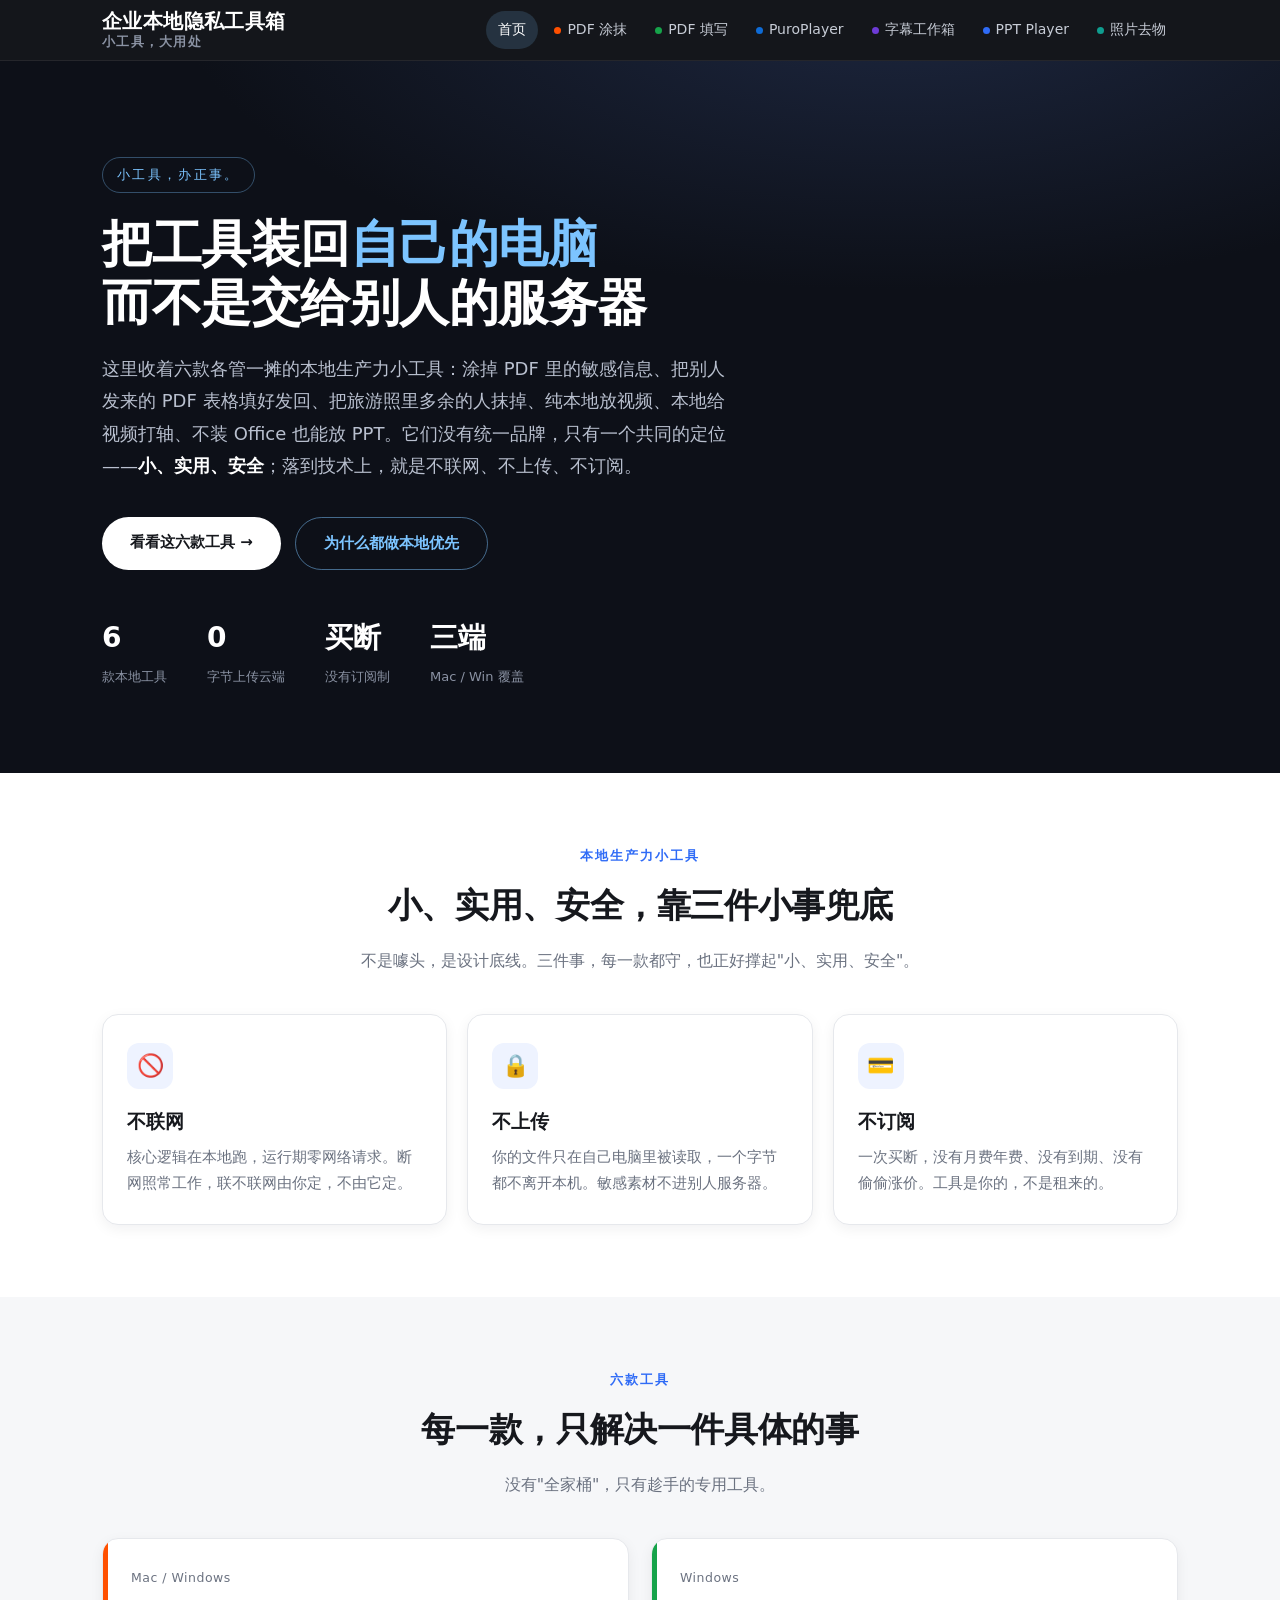
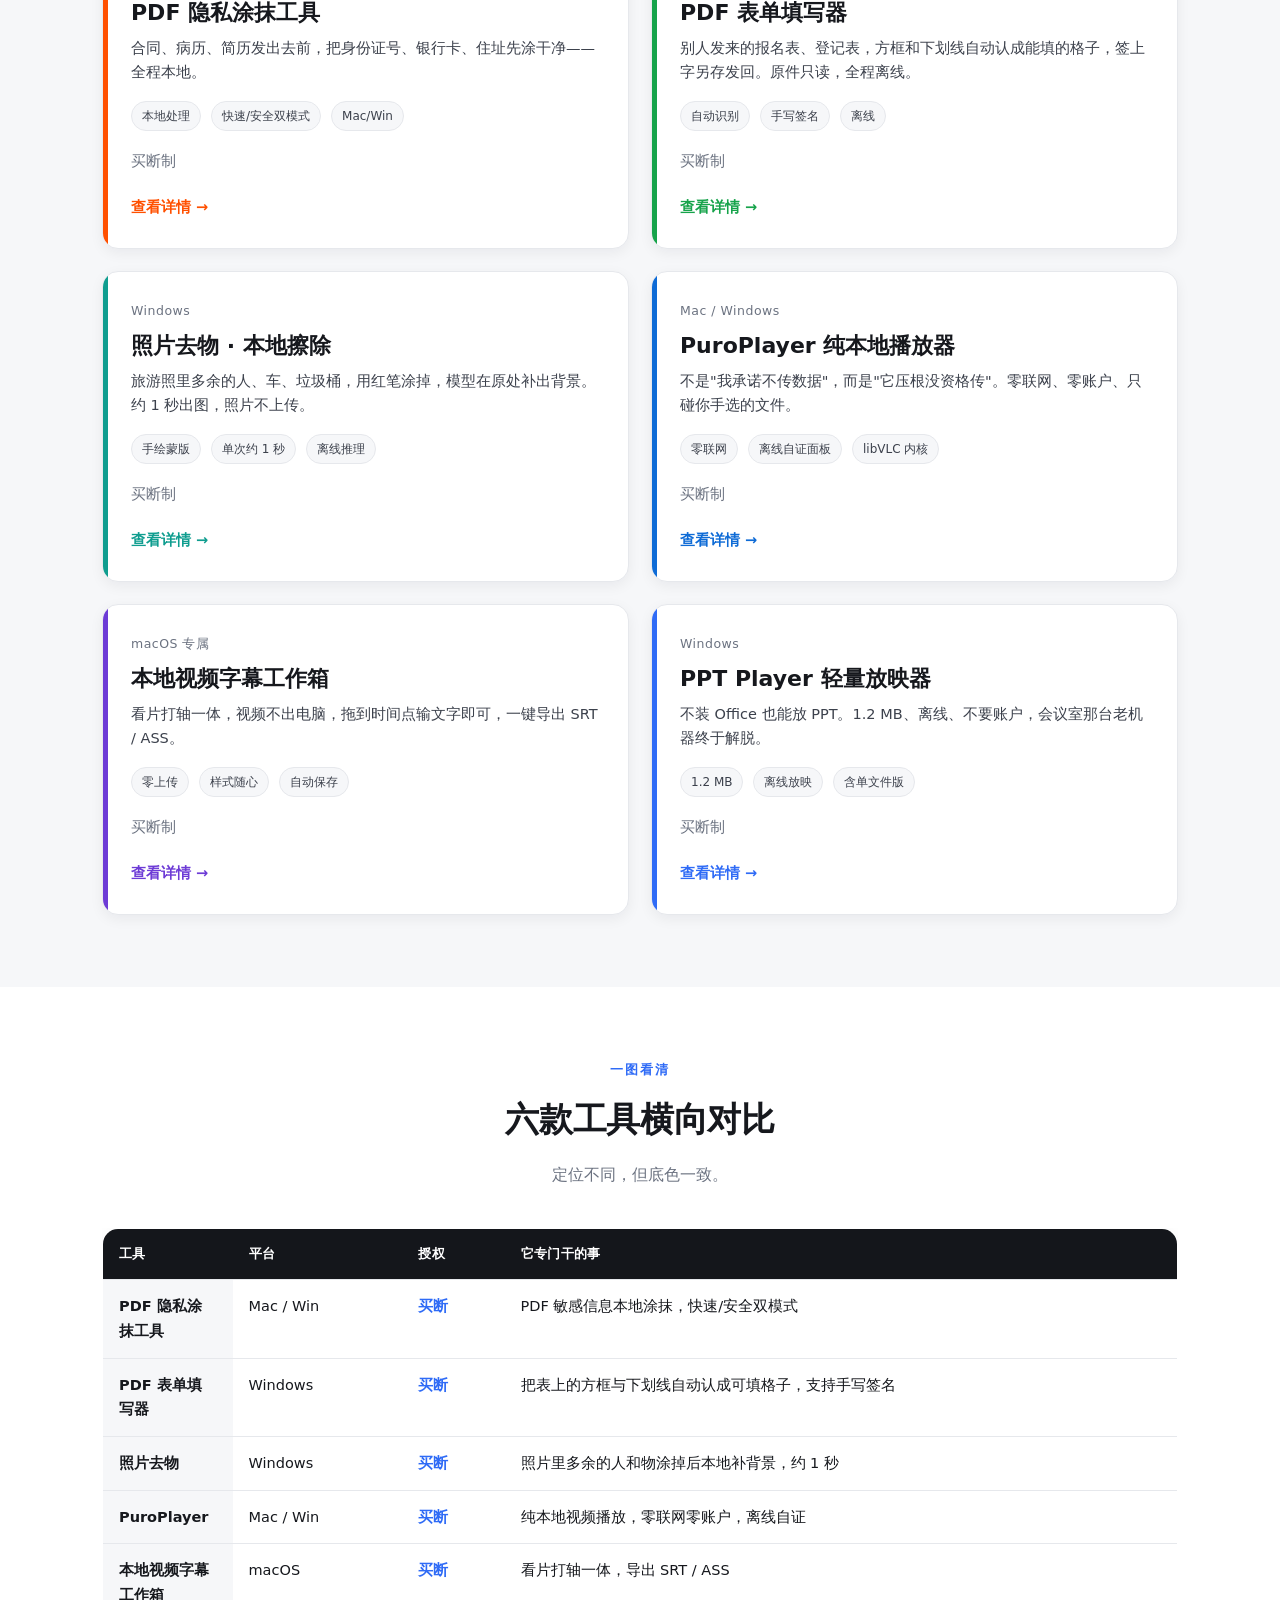
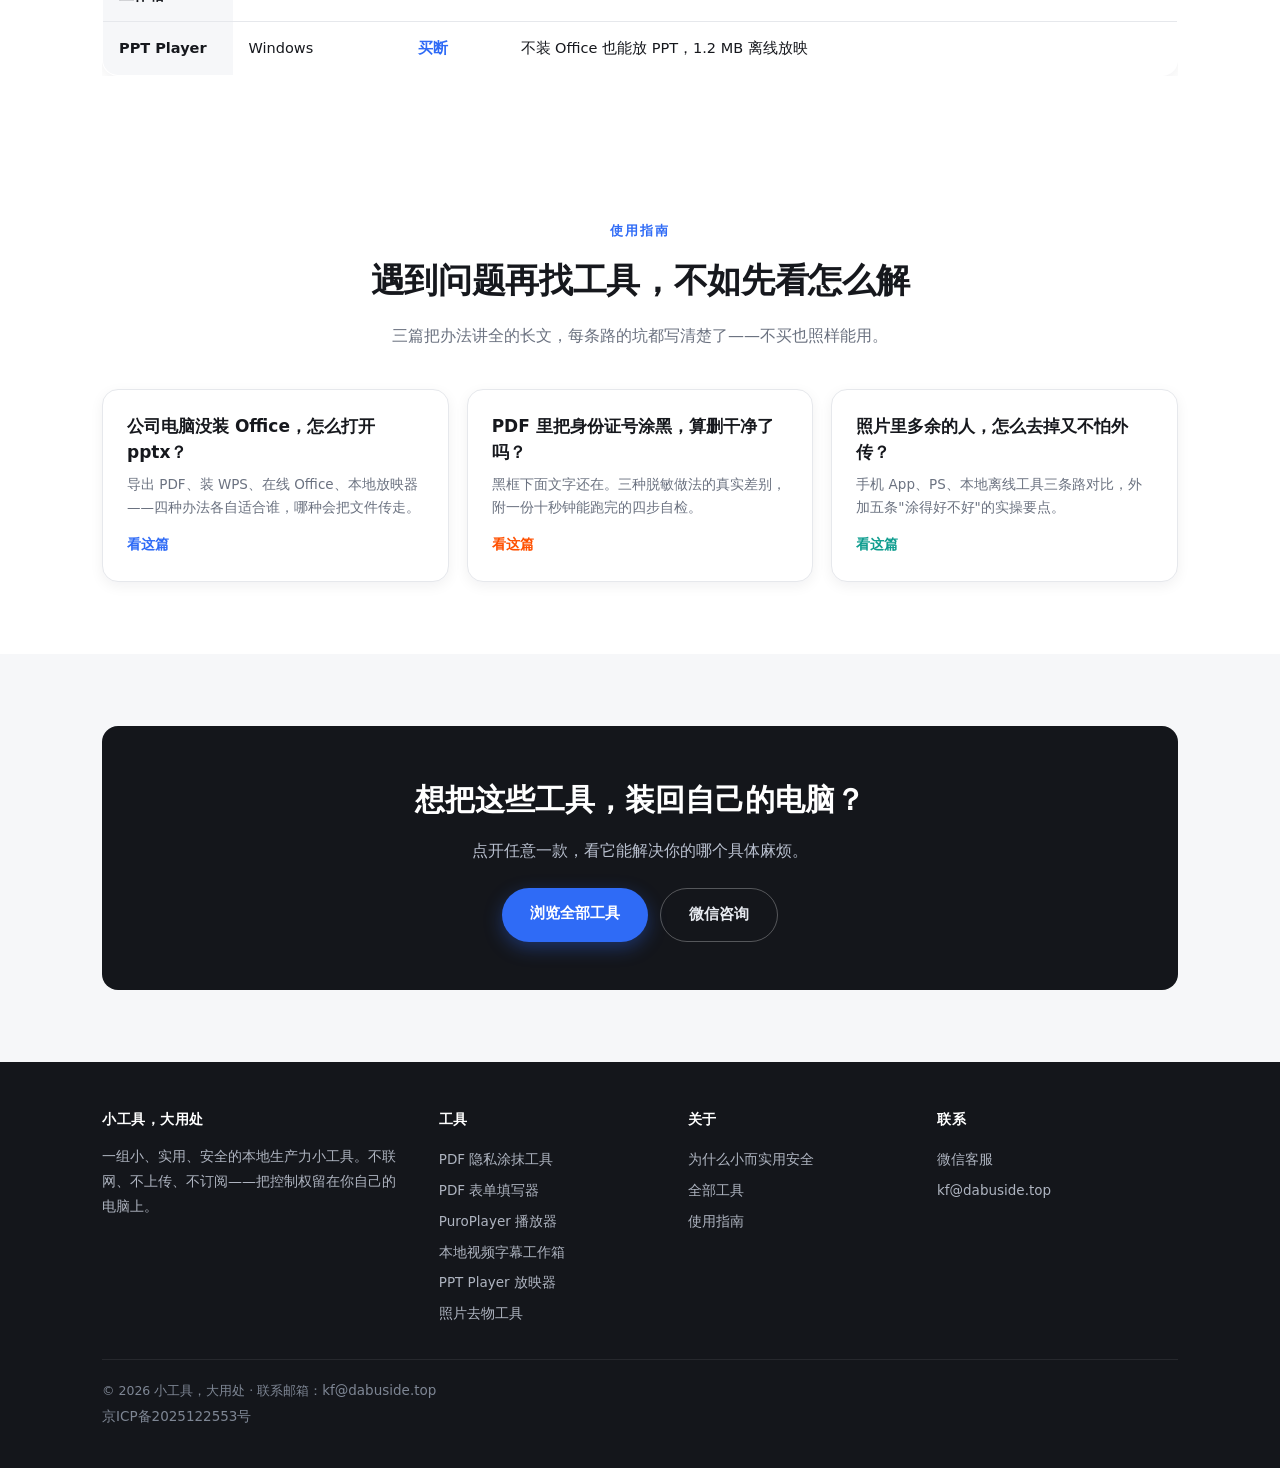
==== index.html @ bc6bc182 "接入企业微信客服：全站页脚联系列 + CTA 微信咨询按钮 1. 10 个页面页脚新增第四列「联系」：微信客服（kfid 链接）+ 邮箱。 2. 首页 cta-band 与 6 个产品页 page-c" ====
<!DOCTYPE html>
<html lang="zh-CN">
<head>
<meta charset="UTF-8">
<meta name="viewport" content="width=device-width, initial-scale=1.0">
<title>小工具，大用处 · 不联网、不上传、买断制</title>
<meta name="description" content="六款本地优先工具：PDF 隐私涂抹、PDF 表单填写、照片去物、PuroPlayer 本地播放器、本地视频字幕工作箱、PPT Player 轻量放映器。不联网、不上传、不订阅。">
<link rel="stylesheet" href="assets/site.css">
</head>
<body class="p-home">

<!-- 顶部导航 -->
<header class="site-header">
  <div class="bar">
    <a class="brand" href="index.html"><span class="brand-top">企业本地隐私工具箱</span><span class="brand-sub">小工具，大用处</span></a>
    <nav class="nav">
      <a href="index.html" class="active">首页</a>
      <a href="products/pdf-mask.html"><span class="swatch" style="background:#ff5000"></span>PDF 涂抹</a>
      <a href="products/pdf-form.html"><span class="swatch" style="background:#16a34a"></span>PDF 填写</a>
      <a href="products/puroplayer.html"><span class="swatch" style="background:#0e6bd6"></span>PuroPlayer</a>
      <a href="products/subtitle.html"><span class="swatch" style="background:#6d3bd6"></span>字幕工作箱</a>
      <a href="products/ppt-player.html"><span class="swatch" style="background:#2f6bf6"></span>PPT Player</a>
      <a href="products/koutu.html"><span class="swatch" style="background:#0f9d8f"></span>照片去物</a>
    </nav>
  </div>
</header>

<!-- Hero -->
<section class="hero">
  <div class="container">
    <span class="kicker">小工具，办正事。</span>
    <h1>把工具装回<span class="hl">自己的电脑</span><br>而不是交给别人的服务器</h1>
    <p class="sub">这里收着六款各管一摊的本地生产力小工具：涂掉 PDF 里的敏感信息、把别人发来的 PDF 表格填好发回、把旅游照里多余的人抹掉、纯本地放视频、本地给视频打轴、不装 Office 也能放 PPT。它们没有统一品牌，只有一个共同的定位——<b style="color:#fff">小、实用、安全</b>；落到技术上，就是不联网、不上传、不订阅。</p>
    <div class="cta-row">
      <a class="btn btn-light" href="#products">看看这六款工具 →</a>
      <a class="btn btn-ghost" style="color:#7CC4FF;border-color:rgba(124,196,255,.5)" href="#why">为什么都做本地优先</a>
    </div>
    <div class="stats">
      <div class="s"><b>6</b><span>款本地工具</span></div>
      <div class="s"><b>0</b><span>字节上传云端</span></div>
      <div class="s"><b>买断</b><span>没有订阅制</span></div>
      <div class="s"><b>三端</b><span>Mac / Win 覆盖</span></div>
    </div>
  </div>
</section>

<!-- 三原则 -->
<section id="why">
  <div class="container">
    <div class="sec-head">
      <div class="eyebrow">本地生产力小工具</div>
      <h2>小、实用、安全，靠三件小事兜底</h2>
      <p>不是噱头，是设计底线。三件事，每一款都守，也正好撑起"小、实用、安全"。</p>
    </div>
    <div class="pillars">
      <div class="pillar">
        <div class="ic">🚫</div>
        <h3>不联网</h3>
        <p>核心逻辑在本地跑，运行期零网络请求。断网照常工作，联不联网由你定，不由它定。</p>
      </div>
      <div class="pillar">
        <div class="ic">🔒</div>
        <h3>不上传</h3>
        <p>你的文件只在自己电脑里被读取，一个字节都不离开本机。敏感素材不进别人服务器。</p>
      </div>
      <div class="pillar">
        <div class="ic">💳</div>
        <h3>不订阅</h3>
        <p>一次买断，没有月费年费、没有到期、没有偷偷涨价。工具是你的，不是租来的。</p>
      </div>
    </div>
  </div>
</section>

<!-- 产品网格 -->
<section id="products" class="section-soft">
  <div class="container">
    <div class="sec-head">
      <div class="eyebrow">六款工具</div>
      <h2>每一款，只解决一件具体的事</h2>
      <p>没有"全家桶"，只有趁手的专用工具。</p>
    </div>
    <div class="products">

      <a class="pcard" href="products/pdf-mask.html" style="--pc-accent:#ff5000">
        <div class="ptag">Mac / Windows</div>
        <h3>PDF 隐私涂抹工具</h3>
        <div class="one">合同、病历、简历发出去前，把身份证号、银行卡、住址先涂干净——全程本地。</div>
        <div class="meta">
          <span class="chip">本地处理</span><span class="chip">快速/安全双模式</span><span class="chip">Mac/Win</span>
        </div>
        <div class="price">买断制</div>
        <span class="go">查看详情</span>
      </a>

      <a class="pcard" href="products/pdf-form.html" style="--pc-accent:#16a34a">
        <div class="ptag">Windows</div>
        <h3>PDF 表单填写器</h3>
        <div class="one">别人发来的报名表、登记表，方框和下划线自动认成能填的格子，签上字另存发回。原件只读，全程离线。</div>
        <div class="meta">
          <span class="chip">自动识别</span><span class="chip">手写签名</span><span class="chip">离线</span>
        </div>
        <div class="price">买断制</div>
        <span class="go">查看详情</span>
      </a>

      <a class="pcard" href="products/koutu.html" style="--pc-accent:#0f9d8f">
        <div class="ptag">Windows</div>
        <h3>照片去物 · 本地擦除</h3>
        <div class="one">旅游照里多余的人、车、垃圾桶，用红笔涂掉，模型在原处补出背景。约 1 秒出图，照片不上传。</div>
        <div class="meta">
          <span class="chip">手绘蒙版</span><span class="chip">单次约 1 秒</span><span class="chip">离线推理</span>
        </div>
        <div class="price">买断制</div>
        <span class="go">查看详情</span>
      </a>

      <a class="pcard" href="products/puroplayer.html" style="--pc-accent:#0e6bd6">
        <div class="ptag">Mac / Windows</div>
        <h3>PuroPlayer 纯本地播放器</h3>
        <div class="one">不是"我承诺不传数据"，而是"它压根没资格传"。零联网、零账户、只碰你手选的文件。</div>
        <div class="meta">
          <span class="chip">零联网</span><span class="chip">离线自证面板</span><span class="chip">libVLC 内核</span>
        </div>
        <div class="price">买断制</div>
        <span class="go">查看详情</span>
      </a>

      <a class="pcard" href="products/subtitle.html" style="--pc-accent:#6d3bd6">
        <div class="ptag">macOS 专属</div>
        <h3>本地视频字幕工作箱</h3>
        <div class="one">看片打轴一体，视频不出电脑，拖到时间点输文字即可，一键导出 SRT / ASS。</div>
        <div class="meta">
          <span class="chip">零上传</span><span class="chip">样式随心</span><span class="chip">自动保存</span>
        </div>
        <div class="price">买断制</div>
        <span class="go">查看详情</span>
      </a>

      <a class="pcard" href="products/ppt-player.html" style="--pc-accent:#2f6bf6">
        <div class="ptag">Windows</div>
        <h3>PPT Player 轻量放映器</h3>
        <div class="one">不装 Office 也能放 PPT。1.2 MB、离线、不要账户，会议室那台老机器终于解脱。</div>
        <div class="meta">
          <span class="chip">1.2 MB</span><span class="chip">离线放映</span><span class="chip">含单文件版</span>
        </div>
        <div class="price">买断制</div>
        <span class="go">查看详情</span>
      </a>

    </div>
  </div>
</section>

<!-- 对比表 -->
<section>
  <div class="container">
    <div class="sec-head">
      <div class="eyebrow">一图看清</div>
      <h2>六款工具横向对比</h2>
      <p>定位不同，但底色一致。</p>
    </div>
    <div style="overflow-x:auto">
    <table class="compare">
      <thead>
        <tr><th>工具</th><th>平台</th><th>授权</th><th>它专门干的事</th></tr>
      </thead>
      <tbody>
        <tr><th>PDF 隐私涂抹工具</th><td>Mac / Win</td><td class="accent-cell">买断</td><td>PDF 敏感信息本地涂抹，快速/安全双模式</td></tr>
        <tr><th>PDF 表单填写器</th><td>Windows</td><td class="accent-cell">买断</td><td>把表上的方框与下划线自动认成可填格子，支持手写签名</td></tr>
        <tr><th>照片去物</th><td>Windows</td><td class="accent-cell">买断</td><td>照片里多余的人和物涂掉后本地补背景，约 1 秒</td></tr>
        <tr><th>PuroPlayer</th><td>Mac / Win</td><td class="accent-cell">买断</td><td>纯本地视频播放，零联网零账户，离线自证</td></tr>
        <tr><th>本地视频字幕工作箱</th><td>macOS</td><td class="accent-cell">买断</td><td>看片打轴一体，导出 SRT / ASS</td></tr>
        <tr><th>PPT Player</th><td>Windows</td><td class="accent-cell">买断</td><td>不装 Office 也能放 PPT，1.2 MB 离线放映</td></tr>
      </tbody>
    </table>
    </div>
  </div>
</section>

<!-- 使用指南 -->
<section id="guides">
  <div class="container">
    <div class="sec-head">
      <div class="eyebrow">使用指南</div>
      <h2>遇到问题再找工具，不如先看怎么解</h2>
      <p>三篇把办法讲全的长文，每条路的坑都写清楚了——不买也照样能用。</p>
    </div>
    <div class="guide-cards">
      <a class="gcard" href="guide/office-pptx.html" style="--accent:#2f6bf6">
        <div class="q">公司电脑没装 Office，怎么打开 pptx？</div>
        <div class="d">导出 PDF、装 WPS、在线 Office、本地放映器——四种办法各自适合谁，哪种会把文件传走。</div>
        <span class="go">看这篇</span>
      </a>
      <a class="gcard" href="guide/pdf-redact.html" style="--accent:#ff5000">
        <div class="q">PDF 里把身份证号涂黑，算删干净了吗？</div>
        <div class="d">黑框下面文字还在。三种脱敏做法的真实差别，附一份十秒钟能跑完的四步自检。</div>
        <span class="go">看这篇</span>
      </a>
      <a class="gcard" href="guide/photo-remove-object.html" style="--accent:#0f9d8f">
        <div class="q">照片里多余的人，怎么去掉又不怕外传？</div>
        <div class="d">手机 App、PS、本地离线工具三条路对比，外加五条"涂得好不好"的实操要点。</div>
        <span class="go">看这篇</span>
      </a>
    </div>
  </div>
</section>

<!-- CTA -->
<section class="section-soft">
  <div class="container">
    <div class="cta-band">
      <h2>想把这些工具，装回自己的电脑？</h2>
      <p>点开任意一款，看它能解决你的哪个具体麻烦。</p>
      <div class="btns">
        <a class="btn btn-primary" href="#products" style="--accent:#2f6bf6">浏览全部工具</a>
        <a class="btn btn-wechat" href="https://work.weixin.qq.com/kfid/kfc93ea03d06a71cab2" target="_blank" rel="noopener">微信咨询</a>
      </div>
    </div>
  </div>
</section>

<!-- 页脚 -->
<footer class="site-footer">
  <div class="container">
    <div class="cols">
      <div>
        <h4>小工具，大用处</h4>
        <p class="lead">一组小、实用、安全的本地生产力小工具。不联网、不上传、不订阅——把控制权留在你自己的电脑上。</p>
      </div>
      <div>
        <h4>工具</h4>
        <a href="products/pdf-mask.html">PDF 隐私涂抹工具</a>
        <a href="products/pdf-form.html">PDF 表单填写器</a>
        <a href="products/puroplayer.html">PuroPlayer 播放器</a>
        <a href="products/subtitle.html">本地视频字幕工作箱</a>
        <a href="products/ppt-player.html">PPT Player 放映器</a>
        <a href="products/koutu.html">照片去物工具</a>
      </div>
      <div>
        <h4>关于</h4>
        <a href="#why">为什么小而实用安全</a>
        <a href="#products">全部工具</a>
        <a href="#guides">使用指南</a>
      </div>
      <div>
        <h4>联系</h4>
        <a href="https://work.weixin.qq.com/kfid/kfc93ea03d06a71cab2" target="_blank" rel="noopener">微信客服</a>
        <a href="mailto:kf@dabuside.top">kf@dabuside.top</a>
      </div>
    </div>
    <div class="copy">
      © 2026 小工具，大用处 · 联系邮箱：<a href="mailto:kf@dabuside.top" style="color:#7e8694;text-decoration:none">kf@dabuside.top</a><br>
      <a href="https://beian.miit.gov.cn/" target="_blank" rel="noopener" style="color:#7e8694;text-decoration:none">京ICP备2025122553号</a>
    </div>
  </div>
</footer>

</body>
</html>
---- assets/site.css ----
/* =========================================================
   本地优先工具集 · 站点统一设计系统
   中性聚合：外壳统一，每款产品用自身 accent 着色
   ========================================================= */

/* ---------- Reset ---------- */
*, *::before, *::after { box-sizing: border-box; }
* { margin: 0; padding: 0; }
html { scroll-behavior: smooth; -webkit-text-size-adjust: 100%; }
img { max-width: 100%; display: block; }
a { color: inherit; text-decoration: none; }
button { font: inherit; cursor: pointer; }

/* ---------- 设计变量 ---------- */
:root {
  --ink: #16181d;          /* 主文字 */
  --ink-2: #3c414c;        /* 次级文字 */
  --muted: #6b7280;        /* 辅助文字 */
  --line: #e6e8ec;         /* 分隔线 */
  --bg: #ffffff;           /* 页面底 */
  --bg-soft: #f6f7f9;      /* 浅灰区块 */
  --surface: #ffffff;      /* 卡片底 */
  --shell: #14161b;        /* 顶/底导航深色 */
  --shell-ink: #e8eaef;
  --accent: #2f6bf6;       /* 默认强调色，各页覆盖 */
  --accent-weak: #eef3ff;  /* accent 浅底 */
  --radius: 16px;
  --radius-sm: 10px;
  --maxw: 1120px;
  --shadow: 0 10px 30px rgba(20,22,27,.08);
  --shadow-sm: 0 4px 14px rgba(20,22,27,.06);
  --font: -apple-system, BlinkMacSystemFont, "PingFang SC", "Hiragino Sans GB",
          "Microsoft YaHei", "Segoe UI", system-ui, sans-serif;
}

/* 各产品 accent（中性聚合，产品保留本色） */
body.p-pdf       { --accent: #ff5000; --accent-weak: #fff3ec; }
body.p-puro      { --accent: #0e6bd6; --accent-weak: #e9f3ff; }
body.p-subtitle  { --accent: #6d3bd6; --accent-weak: #f3edff; }
body.p-ppt       { --accent: #2f6bf6; --accent-weak: #eaf1ff; }
body.p-koutu     { --accent: #0f9d8f; --accent-weak: #e6f7f4; }
body.p-form      { --accent: #16a34a; --accent-weak: #ecfdf3; }

/* ---------- Base ---------- */
body {
  font-family: var(--font);
  color: var(--ink);
  background: var(--bg);
  line-height: 1.7;
  -webkit-font-smoothing: antialiased;
  text-rendering: optimizeLegibility;
}
.container { max-width: var(--maxw); margin: 0 auto; padding: 0 22px; }
section { padding: 72px 0; }
.section-soft { background: var(--bg-soft); }

/* ---------- 顶部导航 ---------- */
.site-header {
  position: sticky; top: 0; z-index: 50;
  background: var(--shell); color: var(--shell-ink);
  border-bottom: 1px solid rgba(255,255,255,.07);
}
.site-header .bar {
  max-width: var(--maxw); margin: 0 auto; padding: 0 22px;
  height: 60px; display: flex; align-items: center; gap: 18px;
}
.brand { display: inline-flex; flex-direction: column; justify-content: center; gap: 2px;
  color: #fff; white-space: nowrap; text-decoration: none; }
.brand .brand-top { font-size: 20px; line-height: 1.15; font-weight: 800; letter-spacing: .02em; }
.brand .brand-sub { font-size: 12.5px; line-height: 1.15; font-weight: 600; letter-spacing: .1em; color: #8b93a4; }
.brand .dot { color: #7CC4FF; }
.nav { display: flex; gap: 4px; margin-left: auto; flex-wrap: wrap; justify-content: flex-end; }
.nav a {
  font-size: 14px; color: #c7ccd6; padding: 7px 12px; border-radius: 999px;
  white-space: nowrap; transition: background .15s, color .15s;
}
.nav a:hover { background: rgba(255,255,255,.08); color: #fff; }
.nav a.active { background: rgba(124,196,255,.16); color: #fff; }
.nav a .swatch { display: inline-block; width: 7px; height: 7px; border-radius: 50%; margin-right: 6px; vertical-align: middle; }

/* ---------- 页脚 ---------- */
.site-footer { background: var(--shell); color: #aeb4c0; padding: 46px 0 38px; margin-top: 0; }
.site-footer .cols { display: grid; grid-template-columns: 1.4fr 1fr 1fr 1.1fr; gap: 30px; }
.site-footer h4 { color: #fff; font-size: 14px; margin-bottom: 12px; letter-spacing: .04em; }
.site-footer a { color: #aeb4c0; font-size: 13.5px; display: block; padding: 4px 0; }
.site-footer a:hover { color: #fff; }
.site-footer .lead { font-size: 14px; line-height: 1.8; }
.site-footer .copy { border-top: 1px solid rgba(255,255,255,.08); margin-top: 30px; padding-top: 18px;
  font-size: 12.5px; color: #7e8694; line-height: 1.9; }
/* 版权行里的邮箱/备案号要跟着文字走，不能继承 footer a 的块级（否则「联系邮箱：」后断行） */
.site-footer .copy a { display: inline; padding: 0; }

/* ---------- 按钮 ---------- */
.btn {
  display: inline-block; font-weight: 700; font-size: 15px;
  padding: 13px 28px; border-radius: 999px; transition: transform .12s, box-shadow .15s, background .15s;
}
.btn-primary { background: var(--accent); color: #fff; box-shadow: 0 6px 18px color-mix(in srgb, var(--accent) 35%, transparent); }
.btn-primary:hover { transform: translateY(-1px); }
.btn-ghost { background: transparent; color: var(--accent); border: 1.5px solid var(--accent); }
.btn-ghost:hover { background: var(--accent-weak); }
.btn-light { background: #fff; color: var(--ink); }
.btn-light:hover { transform: translateY(-1px); }
/* 微信客服：中性描边次级按钮
   不用微信绿——koutu 的 accent 是青绿、pdf-form 是绿，绿上加绿会跟主 CTA 撞色 */
.btn-wechat { background: transparent; color: #e8ebf1; border: 1.5px solid rgba(255,255,255,.28); }
.btn-wechat:hover { background: rgba(255,255,255,.09); border-color: rgba(255,255,255,.6); }
/* 按钮并排组（页面底部 CTA 用） */
.btns { display: flex; gap: 12px; justify-content: center; flex-wrap: wrap; }
/* 正文内联链接（如「联系客服」） */
.inline-link { color: var(--accent); font-weight: 700;
  border-bottom: 1px solid color-mix(in srgb, var(--accent) 40%, transparent); }
.inline-link:hover { border-bottom-color: var(--accent); }

/* =========================================================
   首页区块
   ========================================================= */
/* Hero */
.hero { background: radial-gradient(1200px 500px at 70% -10%, #1d2740 0%, #0d1018 60%); color: #fff; padding: 96px 0 84px; }
.hero .kicker { display: inline-block; font-size: 13px; letter-spacing: .18em; color: #7CC4FF;
  border: 1px solid rgba(124,196,255,.35); padding: 6px 14px; border-radius: 999px; margin-bottom: 22px; }
.hero h1 { font-size: clamp(30px, 5vw, 50px); line-height: 1.18; font-weight: 800; letter-spacing: -.01em; }
.hero h1 .hl { color: #7CC4FF; }
.hero p.sub { font-size: 18px; color: #b9c0cf; margin-top: 20px; max-width: 640px; line-height: 1.8; }
.hero .cta-row { margin-top: 34px; display: flex; gap: 14px; flex-wrap: wrap; }
.hero .stats { margin-top: 44px; display: flex; gap: 40px; flex-wrap: wrap; }
.hero .stats .s b { display: block; font-size: 28px; font-weight: 800; color: #fff; }
.hero .stats .s span { font-size: 13px; color: #8b93a4; }

/* 三原则 */
.pillars { display: grid; grid-template-columns: repeat(3, 1fr); gap: 20px; }
.pillar { background: var(--surface); border: 1px solid var(--line); border-radius: var(--radius); padding: 28px 24px; box-shadow: var(--shadow-sm); }
.pillar .ic { width: 46px; height: 46px; border-radius: 12px; background: var(--accent-weak); color: var(--accent);
  display: flex; align-items: center; justify-content: center; font-size: 22px; margin-bottom: 16px; }
.pillar h3 { font-size: 19px; margin-bottom: 8px; }
.pillar p { font-size: 14.5px; color: var(--muted); line-height: 1.75; }

/* 区块标题 */
.sec-head { text-align: center; max-width: 720px; margin: 0 auto 40px; }
.sec-head .eyebrow { font-size: 13px; letter-spacing: .16em; color: var(--accent); font-weight: 700; }
.sec-head h2 { font-size: clamp(24px, 3.4vw, 34px); margin: 10px 0 12px; letter-spacing: -.01em; }
.sec-head p { color: var(--muted); font-size: 16px; }

/* 产品卡网格 */
.products { display: grid; grid-template-columns: repeat(2, 1fr); gap: 22px; }
.pcard { position: relative; background: var(--surface); border: 1px solid var(--line); border-radius: var(--radius);
  padding: 28px; box-shadow: var(--shadow-sm); transition: transform .15s, box-shadow .15s, border-color .15s; overflow: hidden; }
.pcard::before { content: ""; position: absolute; left: 0; top: 0; bottom: 0; width: 5px; background: var(--pc-accent, var(--accent)); }
.pcard:hover { transform: translateY(-3px); box-shadow: var(--shadow); border-color: color-mix(in srgb, var(--pc-accent, var(--accent)) 40%, var(--line)); }
.pcard .ptag { font-size: 12.5px; color: var(--muted); letter-spacing: .04em; }
.pcard h3 { font-size: 22px; margin: 6px 0 4px; }
.pcard .one { font-size: 14.5px; color: var(--ink-2); line-height: 1.7; min-height: 48px; }
.pcard .meta { display: flex; gap: 10px; flex-wrap: wrap; margin: 16px 0 18px; }
.pcard .chip { font-size: 12px; color: var(--ink-2); background: var(--bg-soft); border: 1px solid var(--line);
  padding: 4px 10px; border-radius: 999px; }
.pcard .price { font-size: 15px; color: var(--muted); margin-bottom: 18px; }
.pcard .price b { color: var(--pc-accent, var(--accent)); font-size: 20px; }
.pcard .go { font-weight: 700; color: var(--pc-accent, var(--accent)); font-size: 14.5px; }
.pcard .go::after { content: " →"; }

/* 对比表 */
.compare { width: 100%; border-collapse: collapse; background: var(--surface); border-radius: var(--radius); overflow: hidden;
  box-shadow: var(--shadow-sm); border: 1px solid var(--line); font-size: 14.5px; }
.compare th, .compare td { padding: 14px 16px; text-align: left; border-bottom: 1px solid var(--line); vertical-align: top; }
.compare thead th { background: var(--shell); color: #fff; font-size: 13px; letter-spacing: .03em; }
.compare tbody th { font-weight: 700; color: var(--ink); background: var(--bg-soft); width: 130px; }
.compare td b { color: var(--accent); }
.compare .accent-cell { font-weight: 700; color: var(--pc-accent, var(--accent)); }

/* CTA 带 */
.cta-band { background: var(--shell); color: #fff; border-radius: var(--radius); padding: 48px 40px; text-align: center; }
.cta-band h2 { font-size: clamp(22px, 3vw, 30px); margin-bottom: 12px; }
.cta-band p { color: #b9c0cf; margin-bottom: 24px; font-size: 16px; }

/* =========================================================
   产品详情页区块
   ========================================================= */
.page-hero { padding: 70px 0 56px; background-color: #fff;
  background: linear-gradient(180deg, color-mix(in srgb, var(--accent) 8%, #fff) 0%, #fff 100%); }
.page-hero .eyebrow { font-size: 13px; letter-spacing: .16em; color: var(--accent); font-weight: 700; }
.page-hero h1 { font-size: clamp(28px, 4.4vw, 44px); line-height: 1.2; margin: 12px 0 14px; letter-spacing: -.01em; }
.page-hero .lede { font-size: 18px; color: var(--ink-2); max-width: 680px; line-height: 1.8; }
.page-hero .badges { display: flex; gap: 10px; flex-wrap: wrap; margin-top: 22px; }
.page-hero .badges span { font-size: 13px; background: #fff; border: 1px solid var(--line); color: var(--ink-2);
  padding: 6px 13px; border-radius: 999px; box-shadow: var(--shadow-sm); }
.page-hero .price-now { margin-top: 26px; font-size: 16px; color: var(--muted); }
.page-hero .price-now b { color: var(--accent); font-size: 30px; font-weight: 800; }

/* 通用区块标题 */
.block { padding: 60px 0; }
.block-tight { padding: 44px 0; }
.block h2 { font-size: clamp(22px, 3vw, 30px); margin-bottom: 8px; letter-spacing: -.01em; }
.block .h2-sub { color: var(--muted); font-size: 15.5px; margin-bottom: 28px; }
.block .accent-rule { width: 46px; height: 3px; background: var(--accent); border-radius: 2px; margin: 14px 0 24px; }

/* 痛点/引言卡 */
.quote-card { background: var(--bg-soft); border-left: 4px solid var(--accent); border-radius: 0 var(--radius-sm) var(--radius-sm) 0;
  padding: 18px 20px; font-size: 16px; color: var(--ink-2); line-height: 1.8; }
.callout { background: var(--accent-weak); border-radius: var(--radius-sm); padding: 18px 20px; font-size: 16px;
  color: var(--ink); line-height: 1.8; font-weight: 600; text-align: center; }

/* 列表 */
.ul-clean { list-style: none; }
.ul-clean li { padding: 7px 0 7px 26px; position: relative; font-size: 15.5px; color: var(--ink-2); line-height: 1.7; }
.ul-clean li::before { content: "✓"; position: absolute; left: 0; top: 7px; color: var(--accent); font-weight: 800; }
.ul-x { list-style: none; }
.ul-x li { padding: 11px 0 11px 28px; position: relative; font-size: 15.5px; color: var(--ink-2); line-height: 1.7;
  border-bottom: 1px dashed var(--line); }
.ul-x li::before { content: "✕"; position: absolute; left: 0; top: 11px; color: #d9484a; font-weight: 800; }
.ul-x li b { color: var(--ink); }

/* 功能九/六宫格 */
.feat-grid { display: grid; grid-template-columns: repeat(3, 1fr); gap: 16px; }
.feat { background: var(--surface); border: 1px solid var(--line); border-radius: var(--radius-sm); padding: 20px; box-shadow: var(--shadow-sm); }
.feat .ic { font-size: 26px; margin-bottom: 8px; }
.feat b { display: block; font-size: 16px; margin-bottom: 4px; color: var(--ink); }
.feat span { font-size: 13.5px; color: var(--muted); line-height: 1.65; }

/* 双栏对比（两种模式等） */
.two-col { display: grid; grid-template-columns: 1fr 1fr; gap: 16px; }
.tcol { border-radius: var(--radius); padding: 22px; border: 1px solid var(--line); }
.tcol.a { background: var(--accent-weak); border-color: color-mix(in srgb, var(--accent) 30%, var(--line)); }
.tcol.b { background: var(--bg-soft); }
.tcol h3 { font-size: 18px; margin-bottom: 10px; }
.tcol .tag { display: inline-block; font-size: 11.5px; padding: 3px 10px; border-radius: 999px; margin-bottom: 12px;
  background: #fff; color: var(--accent); border: 1px solid color-mix(in srgb, var(--accent) 30%, var(--line)); }
.tcol ul { list-style: none; }
.tcol li { font-size: 14px; color: var(--ink-2); padding: 4px 0 4px 22px; position: relative; }
.tcol li::before { content: "✓"; position: absolute; left: 0; color: var(--accent); font-weight: 800; }

/* 步骤 */
.steps { display: flex; flex-wrap: wrap; gap: 14px; }
.step { flex: 1; min-width: 150px; background: var(--bg-soft); border-radius: var(--radius-sm); padding: 18px; text-align: center; }
.step .n { width: 32px; height: 32px; line-height: 32px; margin: 0 auto 10px; background: var(--accent); color: #fff;
  border-radius: 50%; font-weight: 800; }
.step p { font-size: 14px; color: var(--ink-2); }

/* 规格表 */
.spec { width: 100%; border-collapse: collapse; background: var(--surface); border: 1px solid var(--line);
  border-radius: var(--radius); overflow: hidden; font-size: 15px; }
.spec th, .spec td { padding: 13px 16px; border-bottom: 1px solid var(--line); text-align: left; vertical-align: top; }
.spec tr:last-child th, .spec tr:last-child td { border-bottom: none; }
.spec th { width: 32%; background: var(--bg-soft); color: var(--ink); font-weight: 700; }
.spec td { color: var(--ink-2); }

/* 价格三档 */
.plans { display: grid; grid-template-columns: repeat(3, 1fr); gap: 16px; }
.plan { position: relative; border-radius: var(--radius); padding: 22px; border: 1px solid var(--line); background: var(--surface); }
.plan.hot { border: 2px solid var(--accent); box-shadow: var(--shadow); }
.plan .ribbon { position: absolute; right: -2px; top: -12px; background: var(--accent); color: #fff; font-size: 11px;
  padding: 4px 12px; border-radius: 10px 10px 0 10px; font-weight: 700; }
.plan .name { font-size: 16px; font-weight: 800; }
.plan .price { font-size: 26px; font-weight: 800; color: var(--accent); margin: 8px 0; }
.plan .price small { font-size: 13px; color: var(--muted); font-weight: 600; }
.plan .desc { font-size: 13.5px; color: var(--muted); line-height: 1.7; }

/* FAQ */
.faq { max-width: 820px; }
.faq .item { border-bottom: 1px solid var(--line); padding: 4px 0; }
.faq .q { font-size: 16px; font-weight: 700; color: var(--ink); padding: 16px 0 6px; display: flex; gap: 10px; }
.faq .q::before { content: "Q"; flex: 0 0 auto; width: 22px; height: 22px; background: var(--accent-weak); color: var(--accent);
  border-radius: 6px; display: flex; align-items: center; justify-content: center; font-size: 13px; font-weight: 800; }
.faq .a { font-size: 14.5px; color: var(--muted); padding: 0 0 16px 32px; line-height: 1.8; }

/* 配图占位 / 截图 */
.shot { border-radius: var(--radius); border: 1px solid var(--line); box-shadow: var(--shadow); overflow: hidden; background: #fff; }
.shot img { width: 100%; }
.shot .cap { font-size: 13px; color: var(--muted); text-align: center; padding: 10px 14px; border-top: 1px solid var(--line); }
.placeholder { border: 2px dashed var(--line); border-radius: var(--radius); padding: 40px 20px; text-align: center;
  color: var(--muted); font-size: 14px; background: var(--bg-soft); }
.placeholder b { color: var(--ink-2); }

/* 识别示意（产品页图解，明确不是界面截图） */
.demo .panes { display: grid; grid-template-columns: 1fr 1fr; }
.demo .pane { padding: 24px 20px; }
.demo .pane + .pane { border-left: 1px solid var(--line); }
.demo .pane .lbl { font-size: 12px; letter-spacing: .06em; color: var(--muted); margin-bottom: 18px; }
.demo .row { display: flex; align-items: baseline; gap: 7px; font-size: 13.5px; color: var(--ink-2); margin-bottom: 15px; }
.demo .row:last-child { margin-bottom: 0; }
.demo .blank { flex: 1; height: 14px; border-bottom: 1px solid #9aa1ad; }
.demo .box { display: inline-block; width: 12px; height: 12px; border: 1px solid #6b7280; margin-right: 5px; vertical-align: -1px; }
.demo .hit { flex: 1; height: 19px; border: 1.5px dashed var(--accent); border-radius: 3px;
  background: var(--accent-weak); align-self: center; }
.demo .hit-box { display: inline-block; width: 13px; height: 13px; border: 1.5px dashed var(--accent);
  border-radius: 3px; background: var(--accent-weak); margin-right: 5px; vertical-align: -1px; }
@media (max-width: 640px) {
  .demo .panes { grid-template-columns: 1fr; }
  .demo .pane + .pane { border-left: none; border-top: 1px solid var(--line); }
}

/* 首页指南卡（原先只写在 guide.css 里，首页没引那个文件，所以一直是裸链接） */
.guide-cards { display: grid; grid-template-columns: repeat(3, 1fr); gap: 18px; }
.gcard {
  display: block; background: var(--surface); border: 1px solid var(--line); border-radius: var(--radius);
  padding: 24px; box-shadow: var(--shadow-sm); transition: transform .15s, box-shadow .15s, border-color .15s;
}
.gcard:hover { transform: translateY(-3px); box-shadow: var(--shadow); border-color: color-mix(in srgb, var(--accent) 35%, var(--line)); }
.gcard .q { font-size: 17px; font-weight: 800; line-height: 1.5; color: var(--ink); }
.gcard .d { font-size: 13.5px; color: var(--muted); line-height: 1.7; margin-top: 8px; }
.gcard .go { display: inline-block; margin-top: 14px; font-size: 13.5px; font-weight: 700; color: var(--accent); }
@media (max-width: 900px) { .guide-cards { grid-template-columns: 1fr; } }

/* 产品页底部 CTA */
.page-cta { background: var(--shell); color: #fff; border-radius: var(--radius); padding: 44px 36px; text-align: center; margin: 8px 0 0; }
.page-cta h2 { font-size: clamp(20px, 3vw, 28px); margin-bottom: 10px; }
.page-cta p { color: #b9c0cf; margin-bottom: 22px; font-size: 15.5px; }

/* 诚实边界警示 */
.warn-note { background: #fff5f5; border-left: 4px solid #d9484a; border-radius: 0 var(--radius-sm) var(--radius-sm) 0;
  padding: 18px 20px; font-size: 15px; color: #8a2f2f; line-height: 1.8; }

/* 返回首页 */
.back-home { display: inline-flex; align-items: center; gap: 6px; font-size: 14px; color: var(--muted); margin-bottom: 4px; }
.back-home:hover { color: var(--accent); }

/* 标签行（人群等） */
.tagrow { display: flex; flex-wrap: wrap; gap: 9px; }
.tagrow span { background: var(--bg-soft); border: 1px solid var(--line); border-radius: 999px; padding: 7px 14px; font-size: 13.5px; color: var(--ink-2); }

/* =========================================================
   响应式
   ========================================================= */
@media (max-width: 900px) {
  .products { grid-template-columns: 1fr; }
  .feat-grid { grid-template-columns: repeat(2, 1fr); }
  .plans { grid-template-columns: 1fr; }
  .site-footer .cols { grid-template-columns: 1fr 1fr; }
}
@media (max-width: 640px) {
  section { padding: 52px 0; }
  .block { padding: 44px 0; }
  .pillars { grid-template-columns: 1fr; }
  .two-col { grid-template-columns: 1fr; }
  .feat-grid { grid-template-columns: 1fr; }
  .nav { gap: 2px; }
  .nav a { padding: 6px 9px; font-size: 13px; }
  .brand .brand-top { font-size: 17px; }
  .brand .brand-sub { font-size: 11.5px; letter-spacing: .08em; }
  .site-header .bar { height: auto; padding: 10px 16px; flex-wrap: wrap; gap: 10px; }
  .nav { margin-left: 0; width: 100%; justify-content: flex-start; }
  .hero { padding: 70px 0 60px; }
  .hero .stats { gap: 26px; }
  .site-footer .cols { grid-template-columns: 1fr; }
  .compare, .spec { font-size: 13.5px; }
  .compare th, .compare td, .spec th, .spec td { padding: 11px 12px; }
}
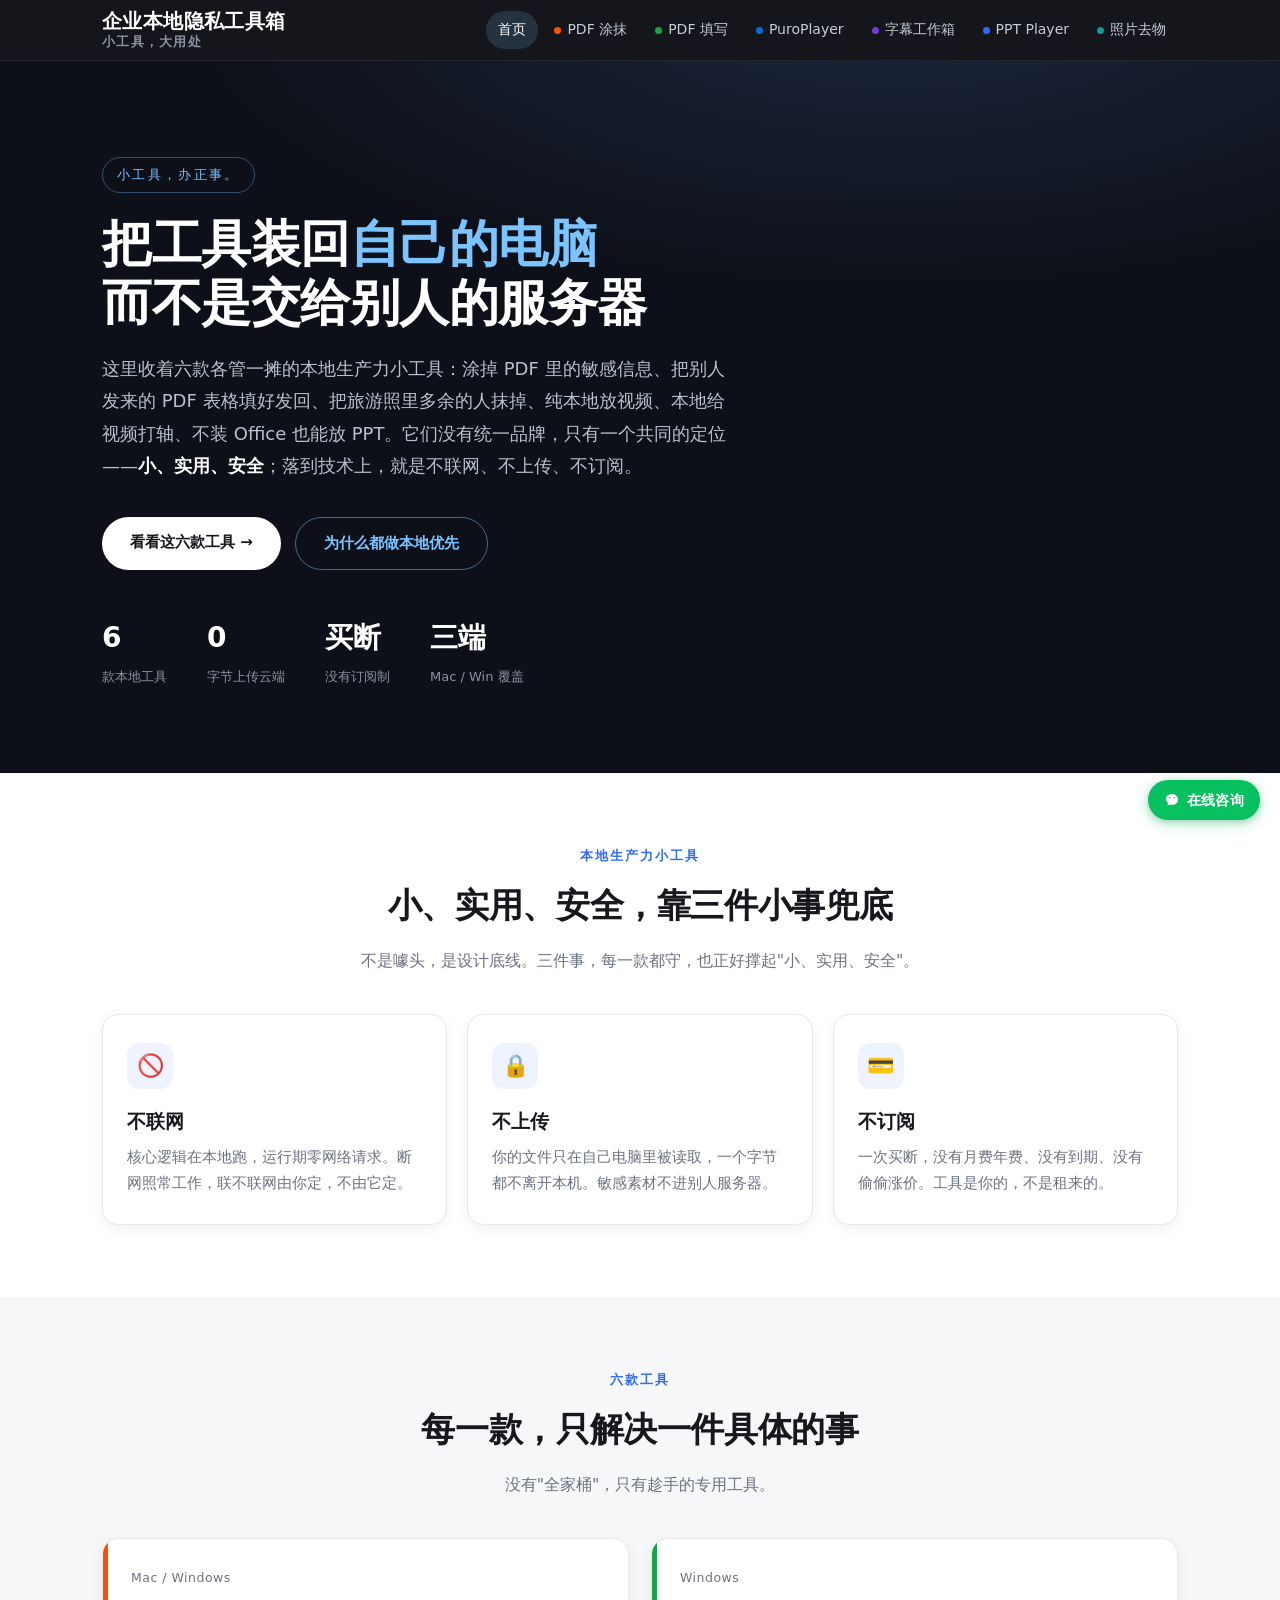
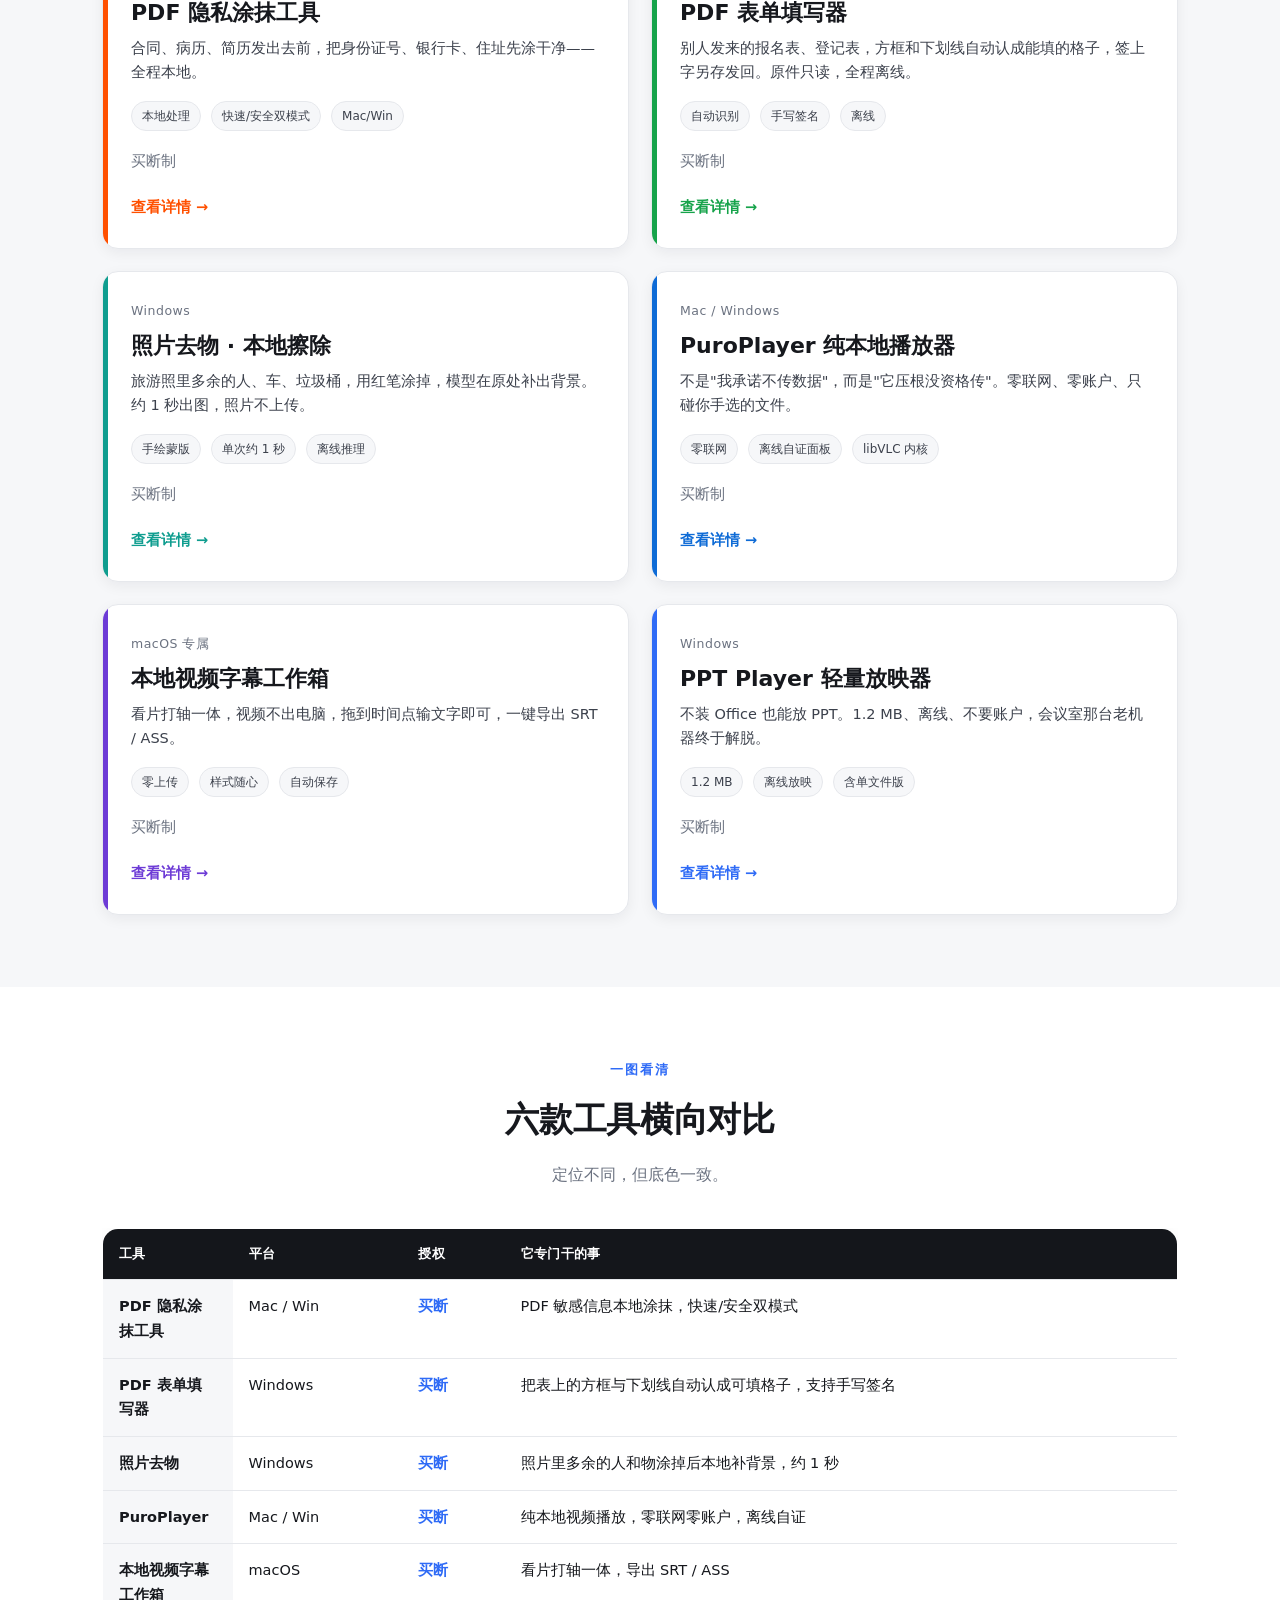
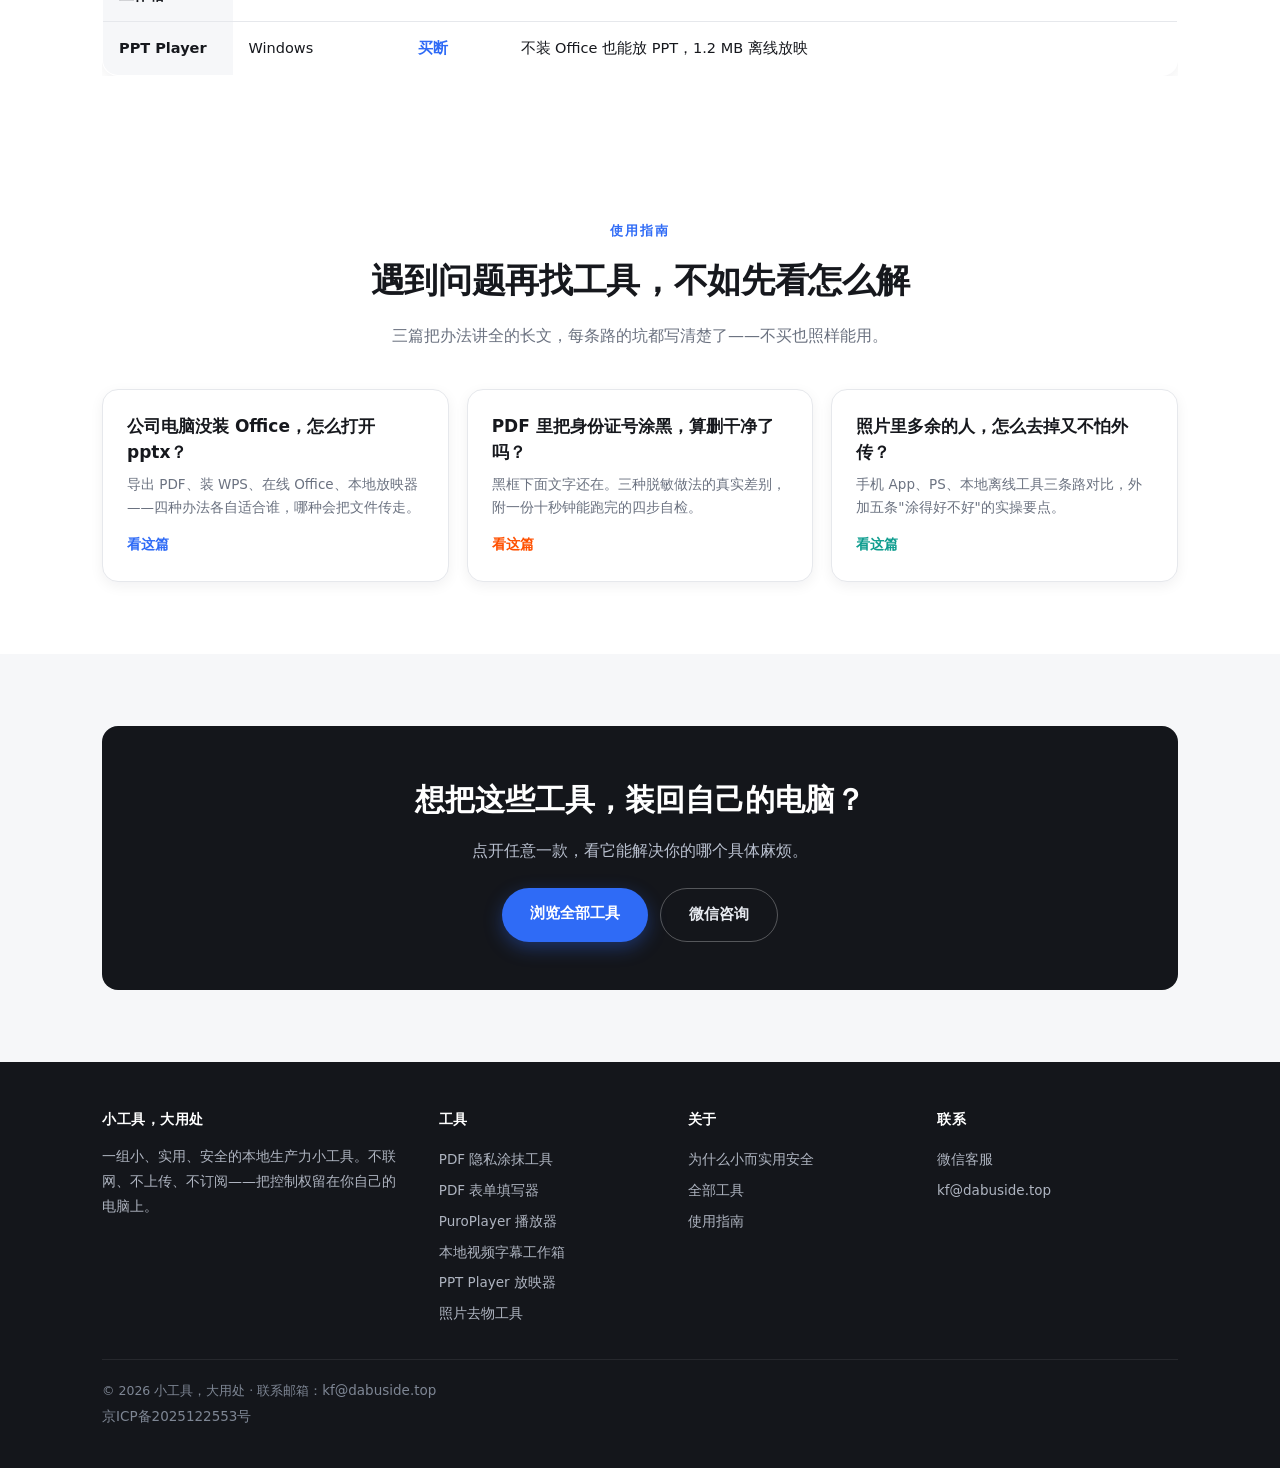
==== commit 30506f30: "全站新增右侧悬浮「在线咨询」按钮（微信客服） 1. 10 个页面（首页 + 6 个产品页 + 3 篇指南页）body 末尾注入固定悬浮按钮，指向 kfc93ea03d06a71cab2。 2. 用 a" ====
--- a/index.html
+++ b/index.html
@@ -256,5 +256,11 @@
   </div>
 </footer>
 
+<!-- 悬浮微信客服：跳转企业微信客服会话（PC 端为扫码引导页） -->
+<a class="wxkf-fab" href="https://work.weixin.qq.com/kfid/kfc93ea03d06a71cab2" target="_blank" rel="noopener" aria-label="在线咨询：微信扫码联系客服">
+  <svg viewBox="0 0 24 24" aria-hidden="true" fill="currentColor"><path d="M12.04 3C6.98 3 2.9 6.4 2.9 10.6c0 2.36 1.34 4.47 3.45 5.87-.18.95-.66 2.06-1.43 2.94-.2.23-.03.6.28.58 1.55-.14 2.94-.78 3.87-1.32.94.26 1.94.4 2.97.4 5.06 0 9.14-3.4 9.14-7.6S17.1 3 12.04 3Zm-3.1 4.63a1.13 1.13 0 1 1 0 2.26 1.13 1.13 0 0 1 0-2.26Zm6.2 0a1.13 1.13 0 1 1 0 2.26 1.13 1.13 0 0 1 0-2.26Z"/></svg>
+  <span>在线咨询</span>
+</a>
+
 </body>
 </html>
--- a/assets/site.css
+++ b/assets/site.css
@@ -344,3 +344,30 @@
   .compare, .spec { font-size: 13.5px; }
   .compare th, .compare td, .spec th, .spec td { padding: 11px 12px; }
 }
+
+/* 右侧悬浮微信客服 */
+.wxkf-fab {
+  position: fixed; right: 20px; bottom: 80px; z-index: 9999;
+  display: inline-flex; align-items: center; gap: 7px;
+  padding: 12px 16px; border-radius: 24px;
+  background: #07c160; color: #fff;
+  font-size: 14px; font-weight: 600; line-height: 1; letter-spacing: .02em;
+  text-decoration: none; white-space: nowrap;
+  box-shadow: 0 4px 14px rgba(7,193,96,.32), 0 2px 6px rgba(0,0,0,.16);
+  transition: transform .18s ease, box-shadow .18s ease, background .18s ease;
+  -webkit-tap-highlight-color: transparent;
+}
+.wxkf-fab svg { display: block; width: 16px; height: 16px; flex: none; }
+.wxkf-fab:hover { background: #06ad56; transform: translateY(-2px);
+  box-shadow: 0 6px 20px rgba(7,193,96,.40), 0 3px 8px rgba(0,0,0,.18); }
+.wxkf-fab:active { transform: translateY(0); }
+.wxkf-fab:focus-visible { outline: 2px solid #07c160; outline-offset: 3px; }
+
+@media (max-width: 640px) {
+  .wxkf-fab { right: 14px; bottom: calc(72px + env(safe-area-inset-bottom, 0px));
+    padding: 11px 14px; font-size: 13px; gap: 6px; }
+  .wxkf-fab svg { width: 15px; height: 15px; }
+}
+@media (prefers-reduced-motion: reduce) {
+  .wxkf-fab, .wxkf-fab:hover { transition: none; transform: none; }
+}
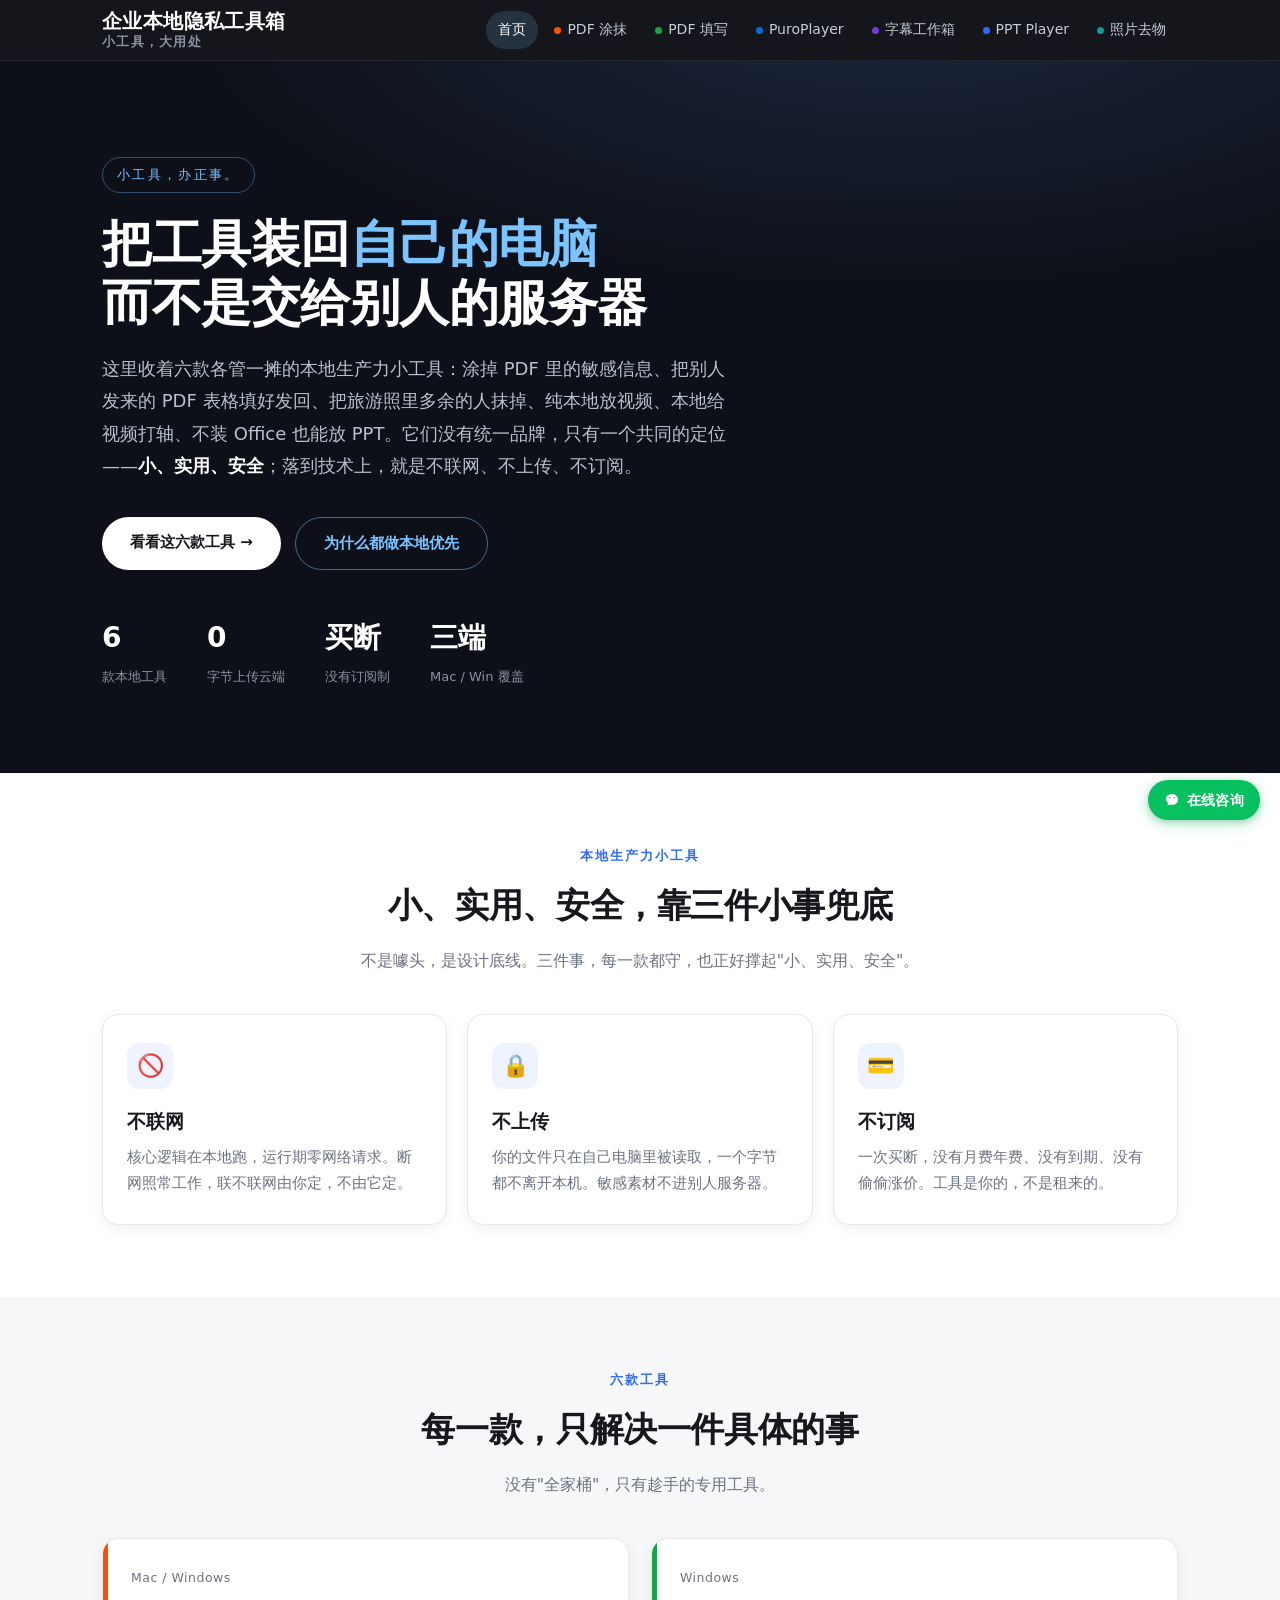
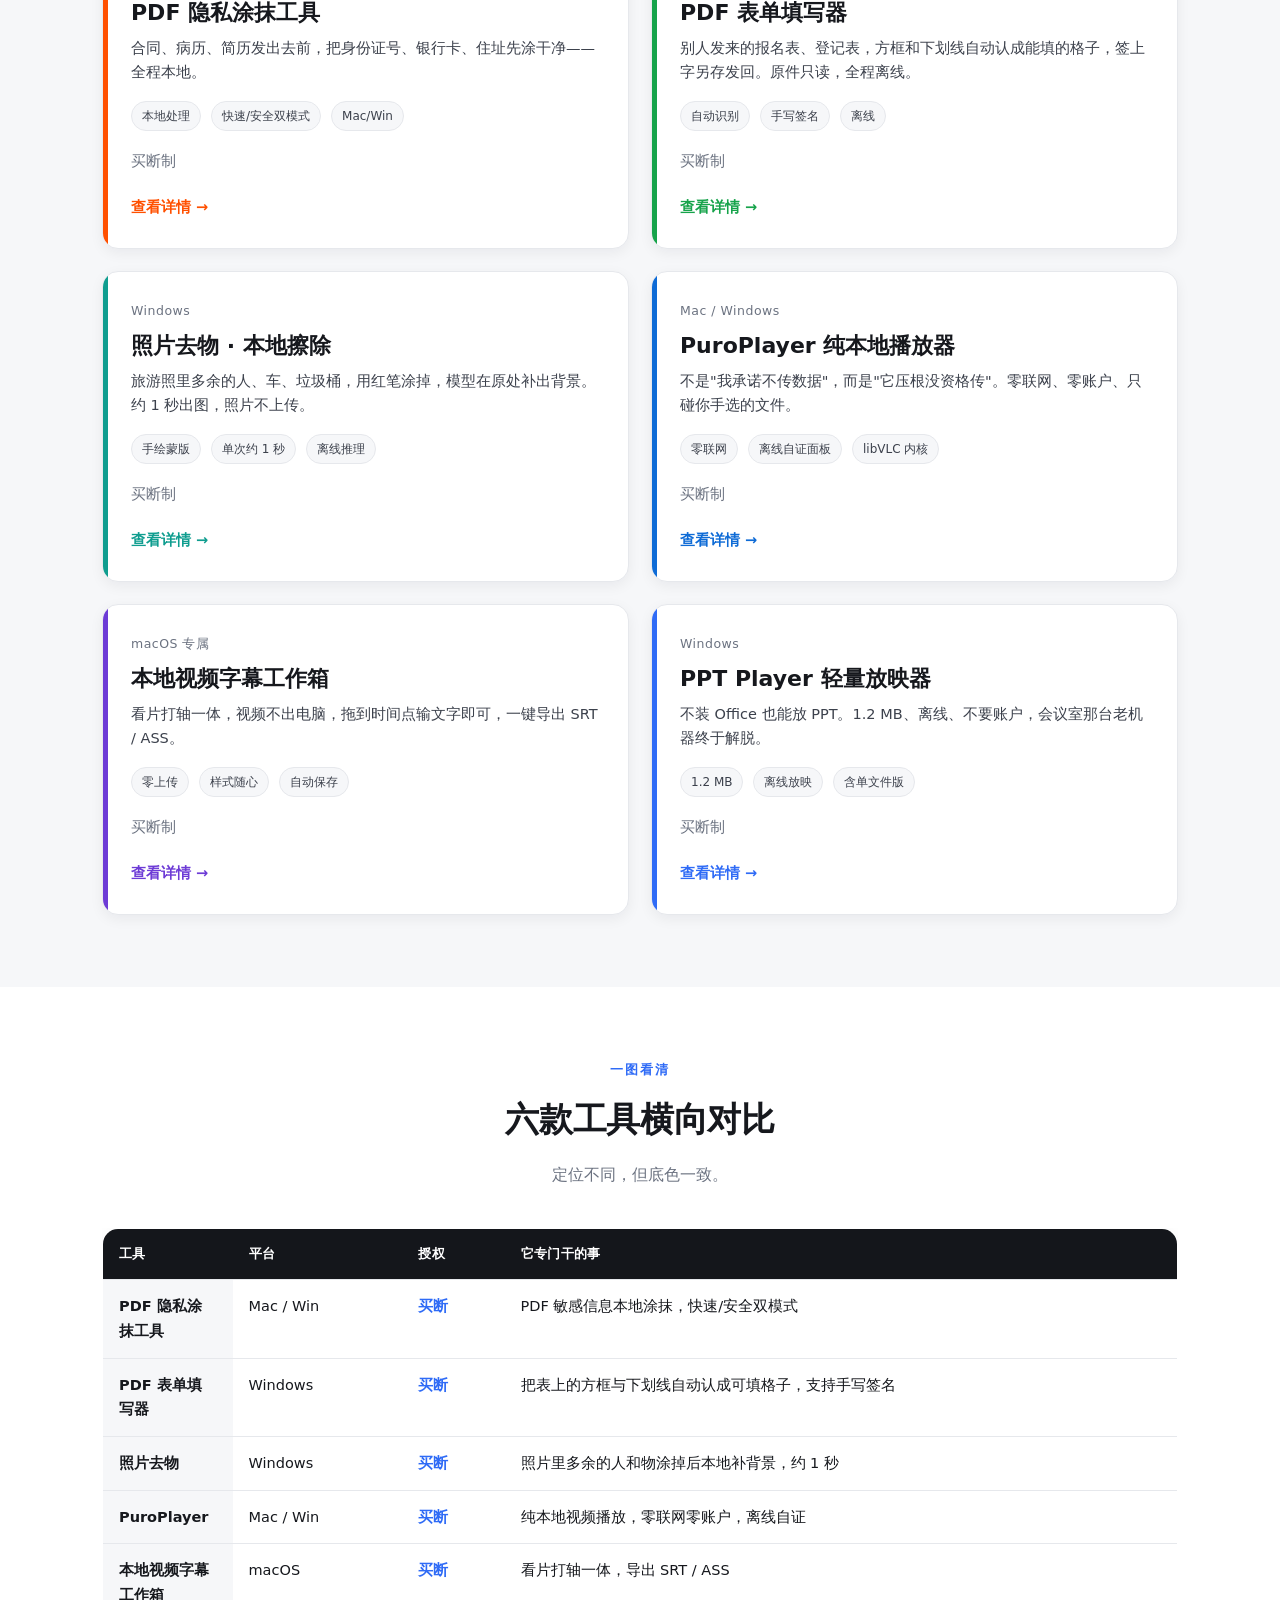
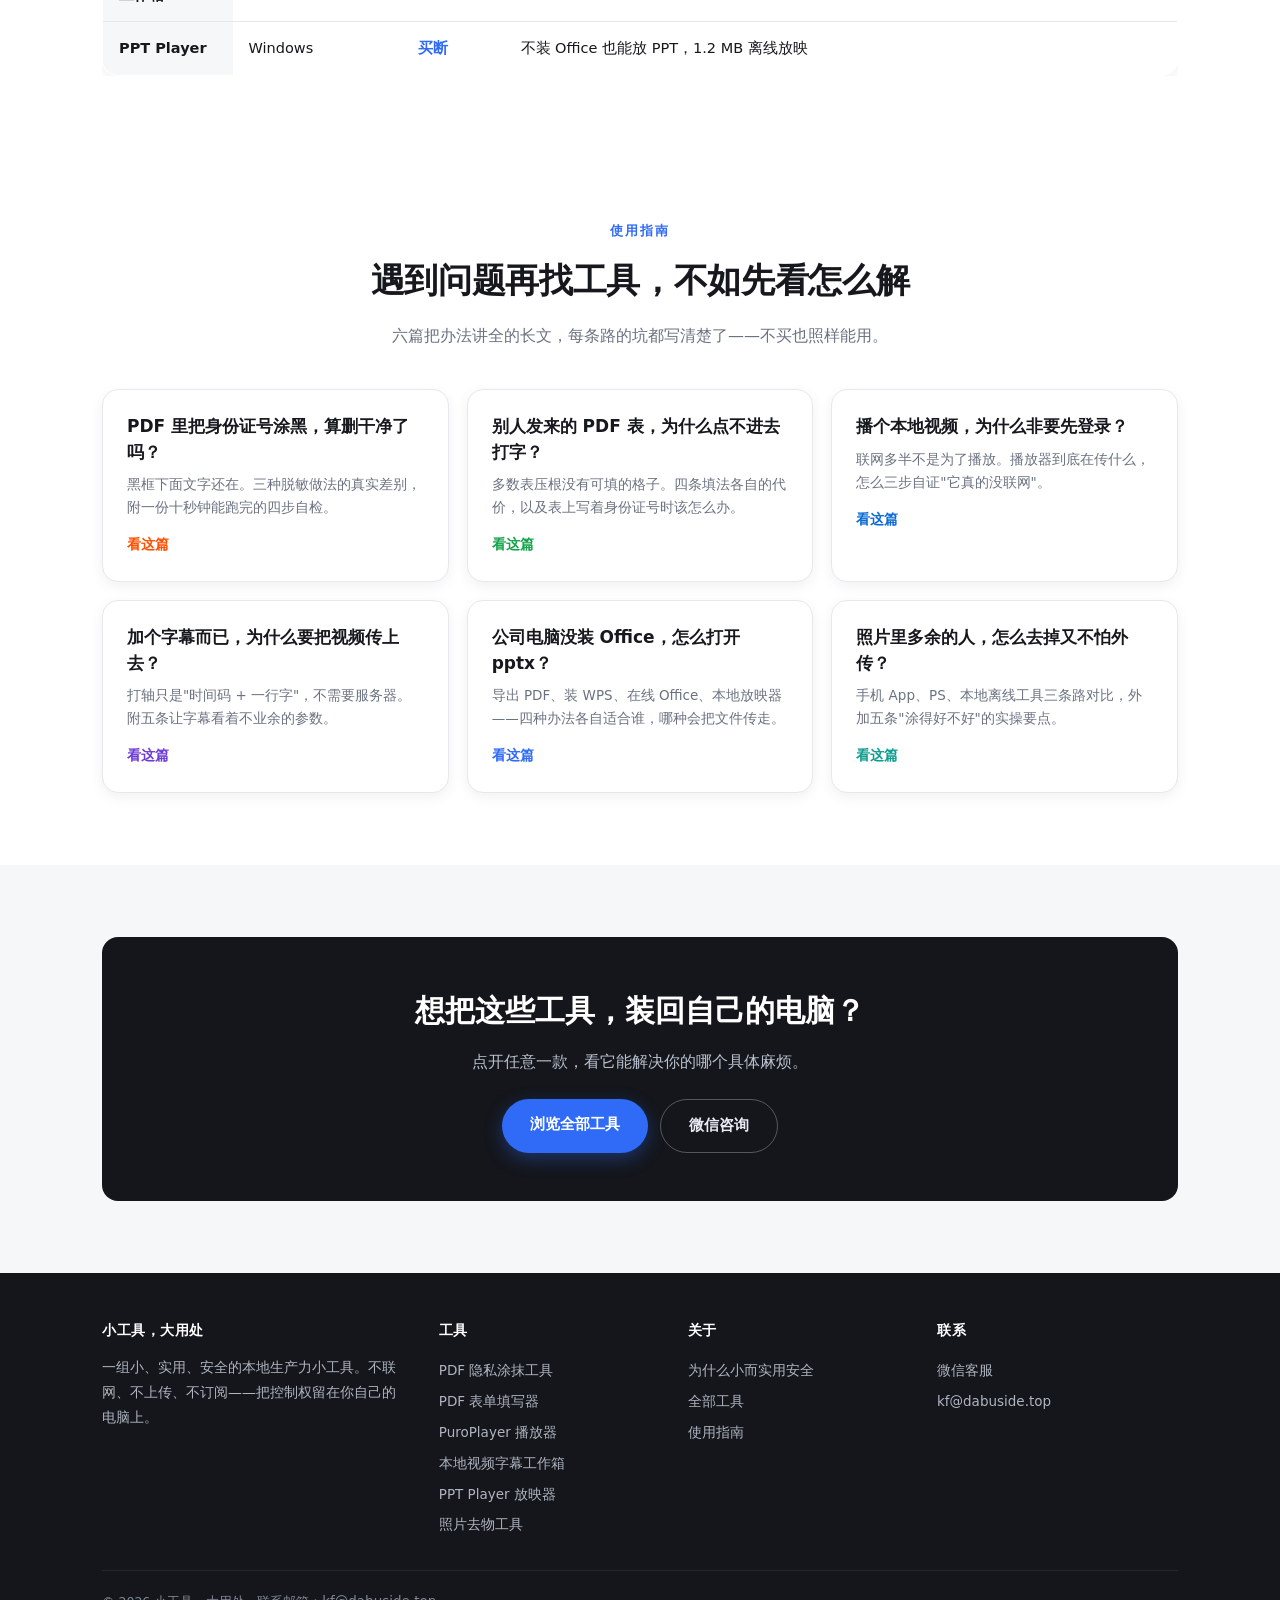
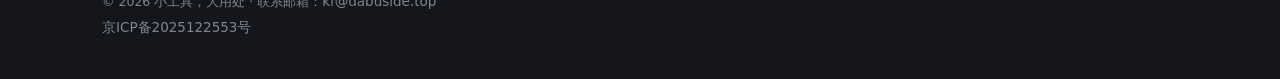
==== commit 8c516fb8: "首页使用指南补齐六款：新增 PDF 填写、PuroPlayer、字幕三篇指南" ====
--- a/index.html
+++ b/index.html
@@ -184,17 +184,32 @@
     <div class="sec-head">
       <div class="eyebrow">使用指南</div>
       <h2>遇到问题再找工具，不如先看怎么解</h2>
-      <p>三篇把办法讲全的长文，每条路的坑都写清楚了——不买也照样能用。</p>
+      <p>六篇把办法讲全的长文，每条路的坑都写清楚了——不买也照样能用。</p>
     </div>
     <div class="guide-cards">
+      <a class="gcard" href="guide/pdf-redact.html" style="--accent:#ff5000">
+        <div class="q">PDF 里把身份证号涂黑，算删干净了吗？</div>
+        <div class="d">黑框下面文字还在。三种脱敏做法的真实差别，附一份十秒钟能跑完的四步自检。</div>
+        <span class="go">看这篇</span>
+      </a>
+      <a class="gcard" href="guide/pdf-form.html" style="--accent:#16a34a">
+        <div class="q">别人发来的 PDF 表，为什么点不进去打字？</div>
+        <div class="d">多数表压根没有可填的格子。四条填法各自的代价，以及表上写着身份证号时该怎么办。</div>
+        <span class="go">看这篇</span>
+      </a>
+      <a class="gcard" href="guide/puroplayer.html" style="--accent:#0e6bd6">
+        <div class="q">播个本地视频，为什么非要先登录？</div>
+        <div class="d">联网多半不是为了播放。播放器到底在传什么，怎么三步自证"它真的没联网"。</div>
+        <span class="go">看这篇</span>
+      </a>
+      <a class="gcard" href="guide/subtitle.html" style="--accent:#6d3bd6">
+        <div class="q">加个字幕而已，为什么要把视频传上去？</div>
+        <div class="d">打轴只是"时间码 + 一行字"，不需要服务器。附五条让字幕看着不业余的参数。</div>
+        <span class="go">看这篇</span>
+      </a>
       <a class="gcard" href="guide/office-pptx.html" style="--accent:#2f6bf6">
         <div class="q">公司电脑没装 Office，怎么打开 pptx？</div>
         <div class="d">导出 PDF、装 WPS、在线 Office、本地放映器——四种办法各自适合谁，哪种会把文件传走。</div>
-        <span class="go">看这篇</span>
-      </a>
-      <a class="gcard" href="guide/pdf-redact.html" style="--accent:#ff5000">
-        <div class="q">PDF 里把身份证号涂黑，算删干净了吗？</div>
-        <div class="d">黑框下面文字还在。三种脱敏做法的真实差别，附一份十秒钟能跑完的四步自检。</div>
         <span class="go">看这篇</span>
       </a>
       <a class="gcard" href="guide/photo-remove-object.html" style="--accent:#0f9d8f">
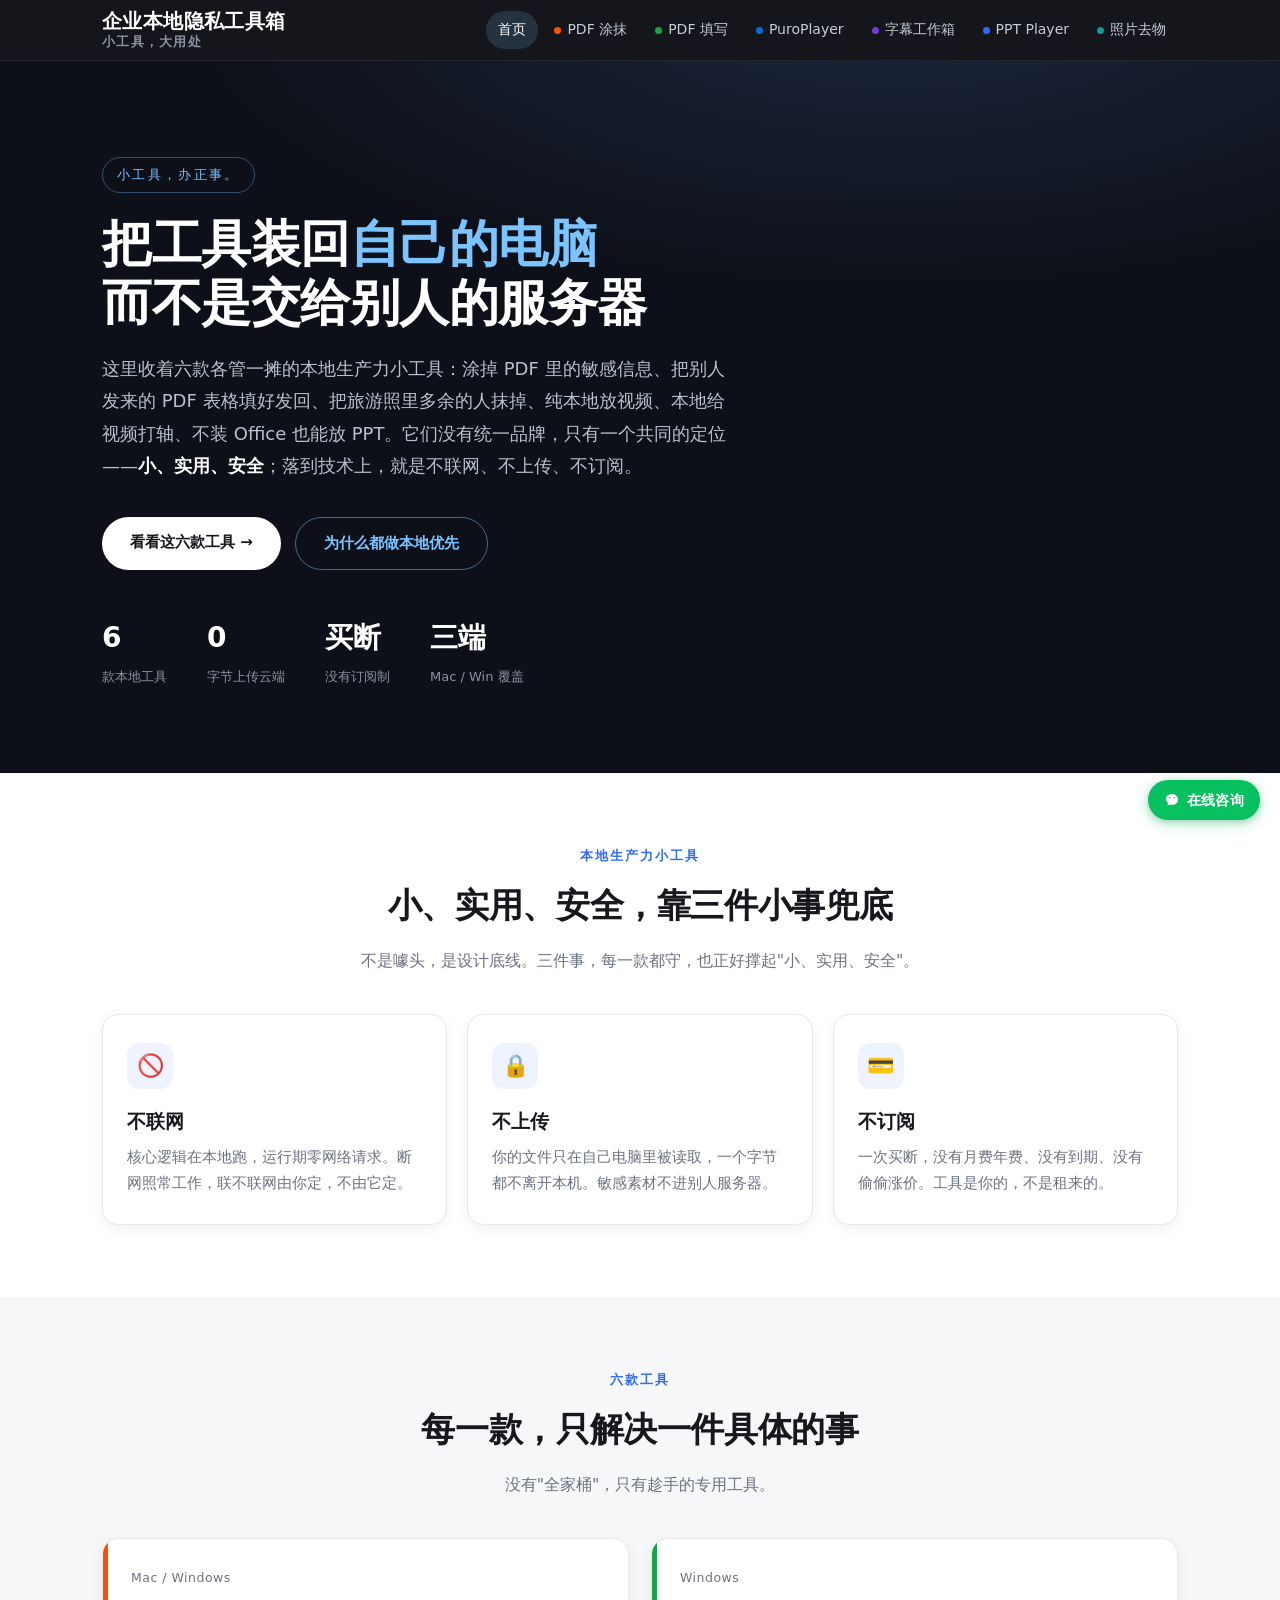
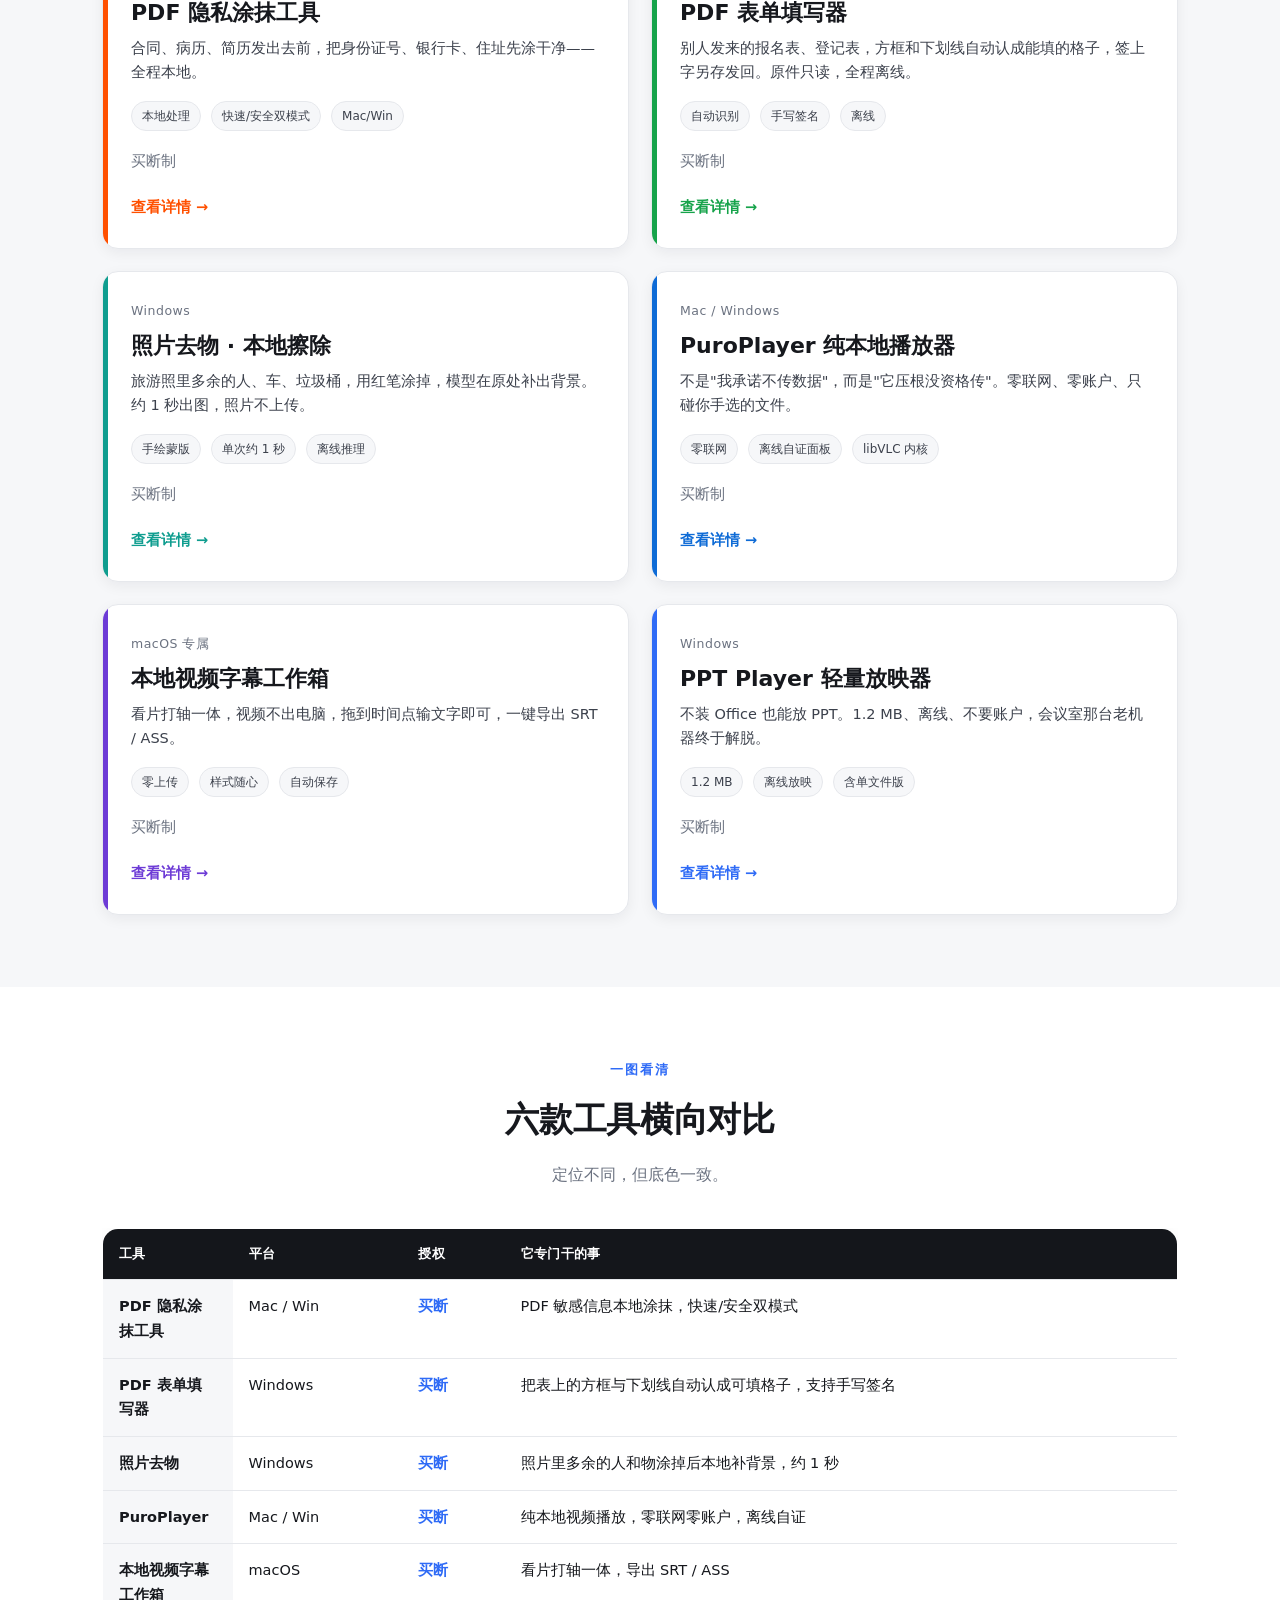
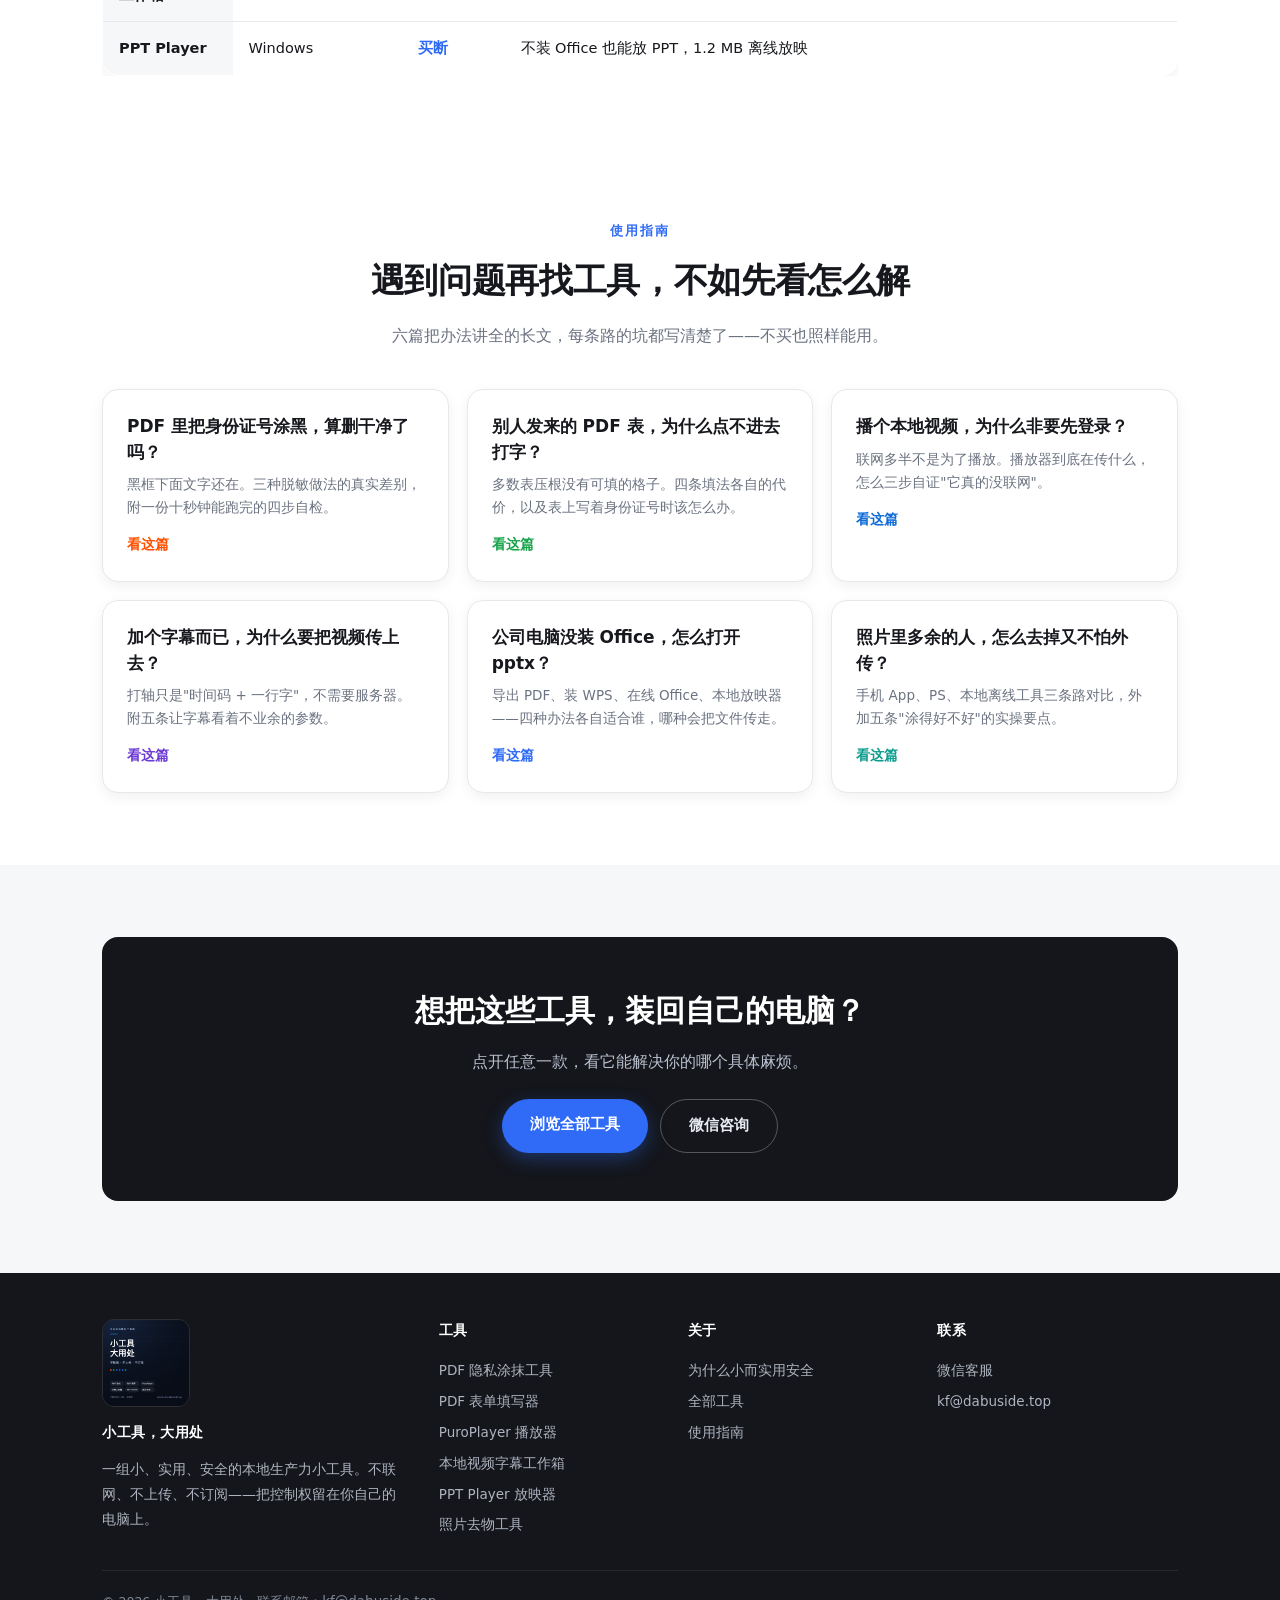
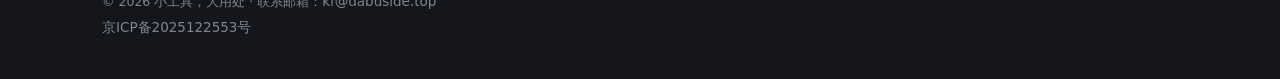
==== commit fdefd371: "分享卡片：新增方形分享封面，各页补 og 标签并放置可抓取图片" ====
--- a/index.html
+++ b/index.html
@@ -5,6 +5,19 @@
 <meta name="viewport" content="width=device-width, initial-scale=1.0">
 <title>小工具，大用处 · 不联网、不上传、买断制</title>
 <meta name="description" content="六款本地优先工具：PDF 隐私涂抹、PDF 表单填写、照片去物、PuroPlayer 本地播放器、本地视频字幕工作箱、PPT Player 轻量放映器。不联网、不上传、不订阅。">
+<!-- 分享卡片：微信抓取页面内首张不小于 300×300 的 img 作缩略图，og 系列供 QQ/微博等使用 -->
+<meta property="og:type" content="website">
+<meta property="og:site_name" content="小工具，大用处">
+<meta property="og:title" content="小工具，大用处 · 不联网、不上传、买断制">
+<meta property="og:description" content="六款本地优先工具：PDF 隐私涂抹、PDF 表单填写、照片去物、PuroPlayer 本地播放器、本地视频字幕工作箱、PPT Player 轻量放映器。不联网、不上传、不订阅。">
+<meta property="og:url" content="https://smalltools.dabuside.top/">
+<meta property="og:image" content="https://smalltools.dabuside.top/assets/img/share-cover.png">
+<meta property="og:image:width" content="640">
+<meta property="og:image:height" content="640">
+<meta name="twitter:card" content="summary_large_image">
+<meta name="twitter:image" content="https://smalltools.dabuside.top/assets/img/share-cover.png">
+<link rel="image_src" href="https://smalltools.dabuside.top/assets/img/share-cover.png">
+
 <link rel="stylesheet" href="assets/site.css">
 </head>
 <body class="p-home">
@@ -240,6 +253,7 @@
   <div class="container">
     <div class="cols">
       <div>
+        <img class="footer-mark" src="assets/img/share-cover.png" alt="小工具，大用处 · 六款本地小工具" width="300" height="300" loading="lazy">
         <h4>小工具，大用处</h4>
         <p class="lead">一组小、实用、安全的本地生产力小工具。不联网、不上传、不订阅——把控制权留在你自己的电脑上。</p>
       </div>
--- a/assets/site.css
+++ b/assets/site.css
@@ -89,6 +89,10 @@
   font-size: 12.5px; color: #7e8694; line-height: 1.9; }
 /* 版权行里的邮箱/备案号要跟着文字走，不能继承 footer a 的块级（否则「联系邮箱：」后断行） */
 .site-footer .copy a { display: inline; padding: 0; }
+/* 分享封面缩略图：宽高属性写 300×300 供微信抓取用，视觉上收小成品牌印记 */
+.site-footer .footer-mark { display: block; width: 88px; height: 88px; border-radius: 12px;
+  margin-bottom: 14px; border: 1px solid rgba(255,255,255,.10); }
+@media (max-width: 640px) { .site-footer .footer-mark { width: 72px; height: 72px; } }
 
 /* ---------- 按钮 ---------- */
 .btn {
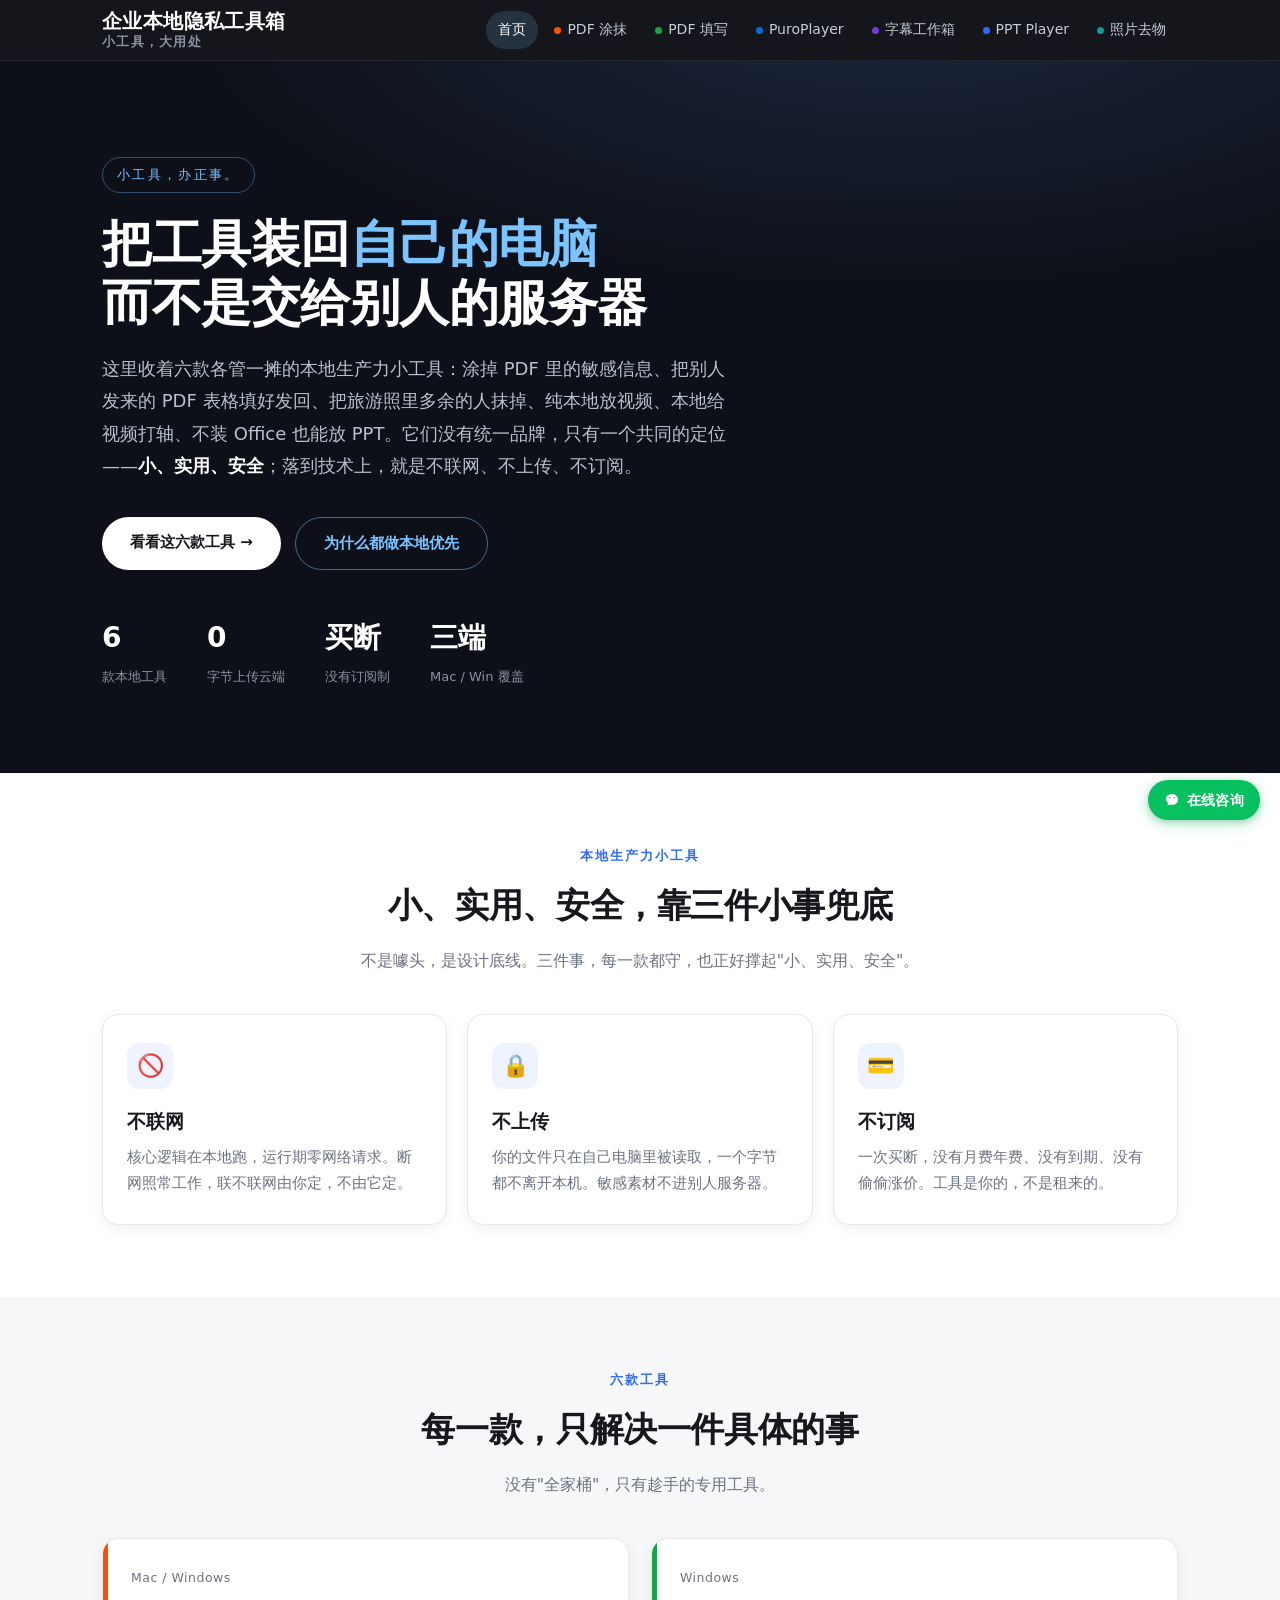
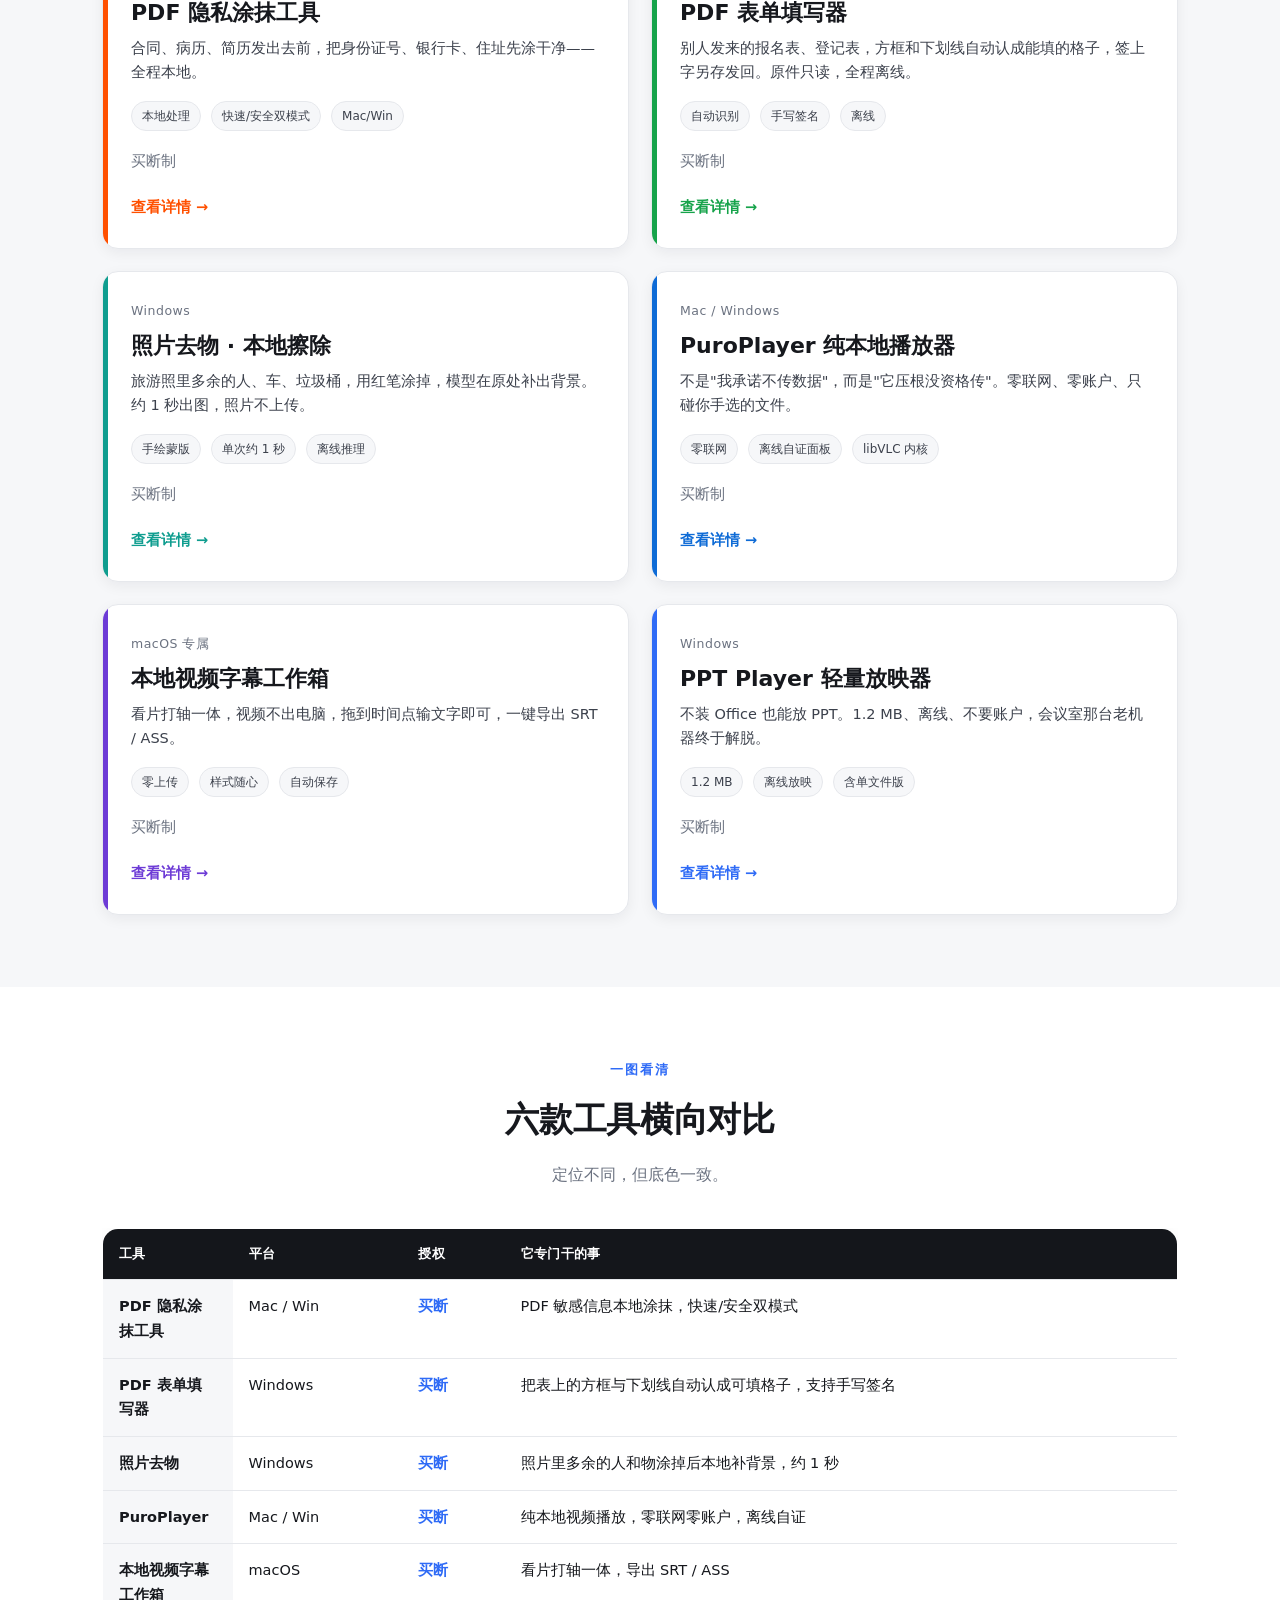
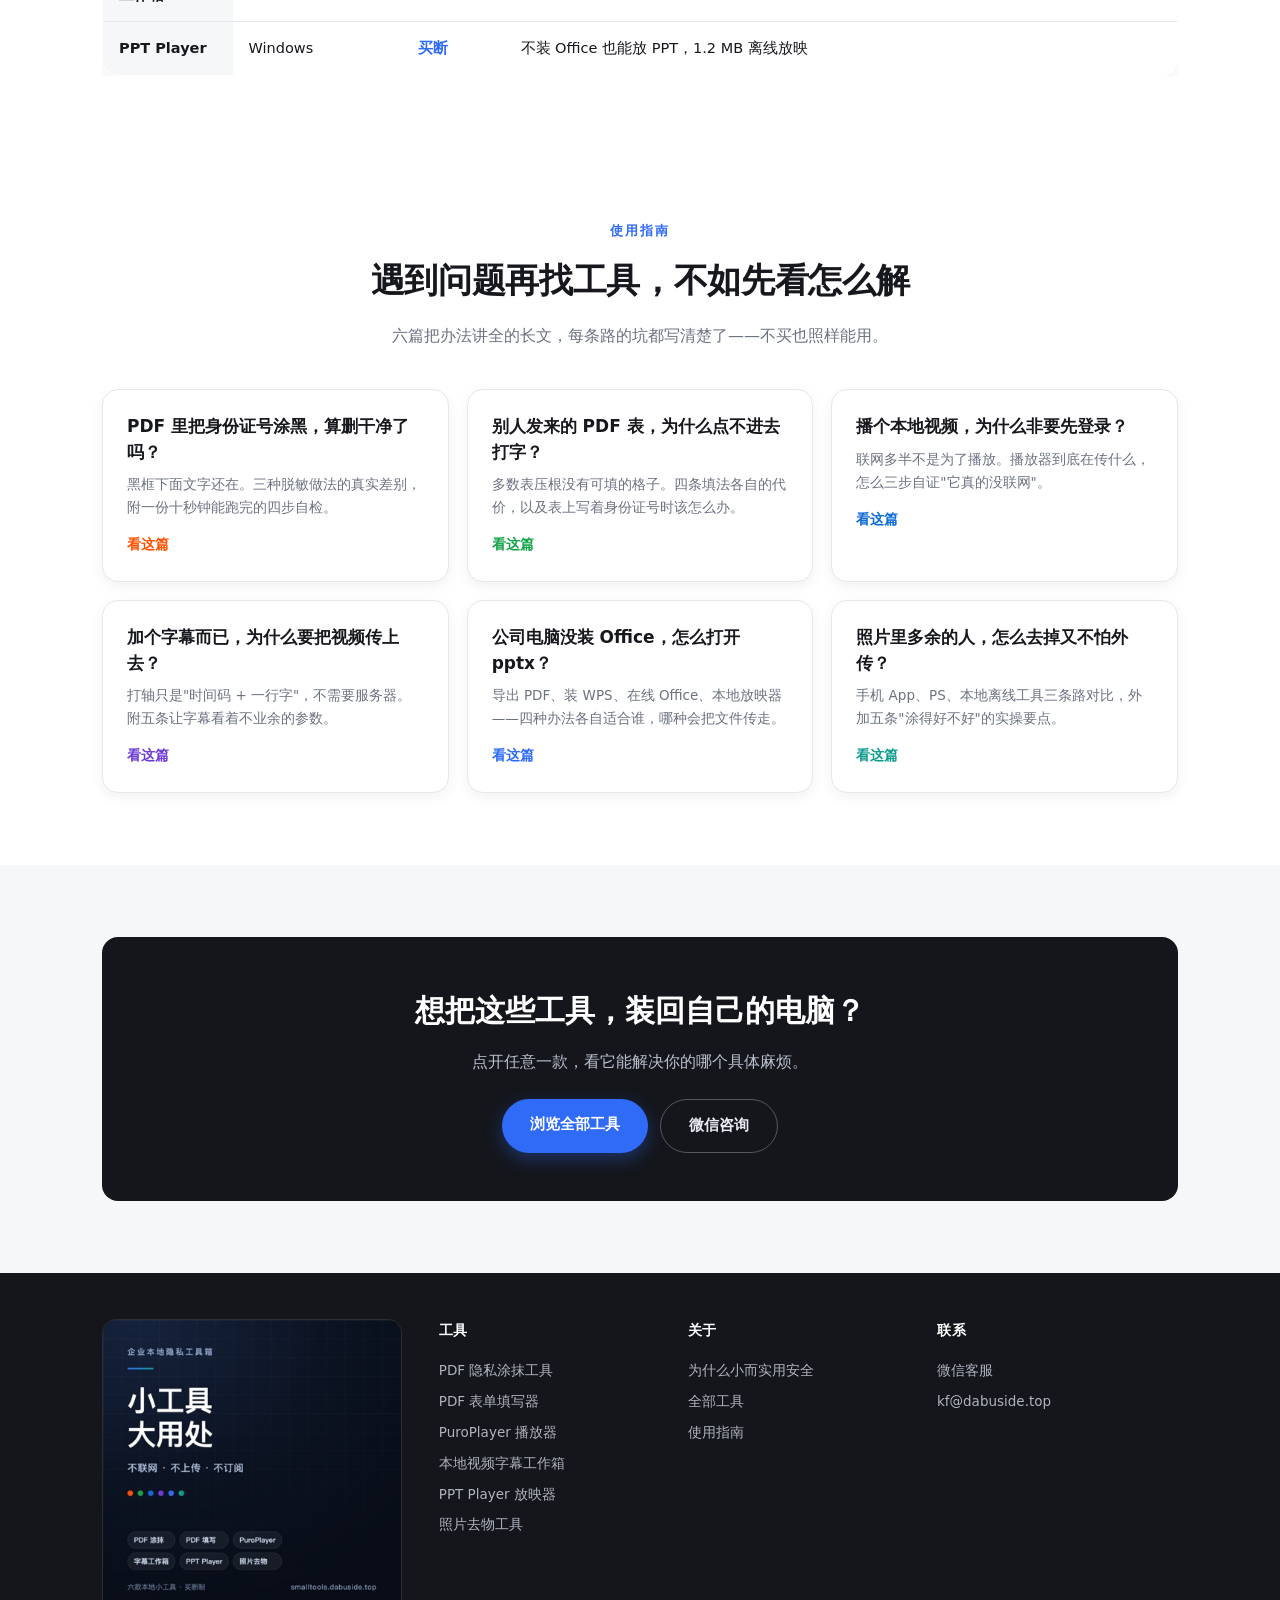
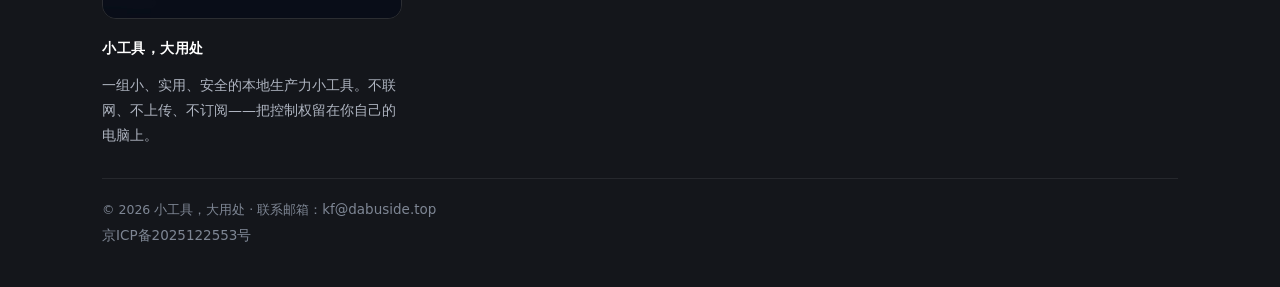
==== commit 9173a18e: "分享缩略图按真实尺寸300x300渲染并压到29KB：微信按渲染尺寸筛图，此前88px被排除" ====
--- a/index.html
+++ b/index.html
@@ -3,20 +3,20 @@
 <head>
 <meta charset="UTF-8">
 <meta name="viewport" content="width=device-width, initial-scale=1.0">
-<title>小工具，大用处 · 不联网、不上传、买断制</title>
-<meta name="description" content="六款本地优先工具：PDF 隐私涂抹、PDF 表单填写、照片去物、PuroPlayer 本地播放器、本地视频字幕工作箱、PPT Player 轻量放映器。不联网、不上传、不订阅。">
+<title>PDF 脱敏、填表、抠图、字幕：六款不联网的本地小工具</title>
+<meta name="description" content="合同、病历、报名表、私人视频，处理时都不上传。买断制，断网也能用。">
 <!-- 分享卡片：微信抓取页面内首张不小于 300×300 的 img 作缩略图，og 系列供 QQ/微博等使用 -->
 <meta property="og:type" content="website">
 <meta property="og:site_name" content="小工具，大用处">
-<meta property="og:title" content="小工具，大用处 · 不联网、不上传、买断制">
-<meta property="og:description" content="六款本地优先工具：PDF 隐私涂抹、PDF 表单填写、照片去物、PuroPlayer 本地播放器、本地视频字幕工作箱、PPT Player 轻量放映器。不联网、不上传、不订阅。">
+<meta property="og:title" content="PDF 脱敏、填表、抠图、字幕：六款不联网的本地小工具">
+<meta property="og:description" content="合同、病历、报名表、私人视频，处理时都不上传。买断制，断网也能用。">
 <meta property="og:url" content="https://smalltools.dabuside.top/">
-<meta property="og:image" content="https://smalltools.dabuside.top/assets/img/share-cover.png">
-<meta property="og:image:width" content="640">
-<meta property="og:image:height" content="640">
+<meta property="og:image" content="https://smalltools.dabuside.top/assets/img/share-cover.jpg">
+<meta property="og:image:width" content="400">
+<meta property="og:image:height" content="400">
 <meta name="twitter:card" content="summary_large_image">
-<meta name="twitter:image" content="https://smalltools.dabuside.top/assets/img/share-cover.png">
-<link rel="image_src" href="https://smalltools.dabuside.top/assets/img/share-cover.png">
+<meta name="twitter:image" content="https://smalltools.dabuside.top/assets/img/share-cover.jpg">
+<link rel="image_src" href="https://smalltools.dabuside.top/assets/img/share-cover.jpg">
 
 <link rel="stylesheet" href="assets/site.css">
 </head>
@@ -253,7 +253,7 @@
   <div class="container">
     <div class="cols">
       <div>
-        <img class="footer-mark" src="assets/img/share-cover.png" alt="小工具，大用处 · 六款本地小工具" width="300" height="300" loading="lazy">
+        <img class="footer-mark" src="assets/img/share-cover.jpg" alt="小工具，大用处 · 六款本地小工具" width="400" height="400" loading="lazy">
         <h4>小工具，大用处</h4>
         <p class="lead">一组小、实用、安全的本地生产力小工具。不联网、不上传、不订阅——把控制权留在你自己的电脑上。</p>
       </div>
--- a/assets/site.css
+++ b/assets/site.css
@@ -89,10 +89,11 @@
   font-size: 12.5px; color: #7e8694; line-height: 1.9; }
 /* 版权行里的邮箱/备案号要跟着文字走，不能继承 footer a 的块级（否则「联系邮箱：」后断行） */
 .site-footer .copy a { display: inline; padding: 0; }
-/* 分享封面缩略图：宽高属性写 300×300 供微信抓取用，视觉上收小成品牌印记 */
-.site-footer .footer-mark { display: block; width: 88px; height: 88px; border-radius: 12px;
-  margin-bottom: 14px; border: 1px solid rgba(255,255,255,.10); }
-@media (max-width: 640px) { .site-footer .footer-mark { width: 72px; height: 72px; } }
+/* 分享封面图：必须按真实尺寸渲染 ≥300×300 —— 微信在 WebView 里渲染后按「显示尺寸」筛图，
+   若用 CSS 收小，等于自己把候选图排除掉（实测 88px 时朋友圈卡片一直无图）。 */
+.site-footer .footer-mark { display: block; width: 300px; height: 300px; max-width: 100%;
+  border-radius: 14px; margin-bottom: 18px; border: 1px solid rgba(255,255,255,.10); }
+@media (max-width: 640px) { .site-footer .footer-mark { width: 300px; height: 300px; } }
 
 /* ---------- 按钮 ---------- */
 .btn {
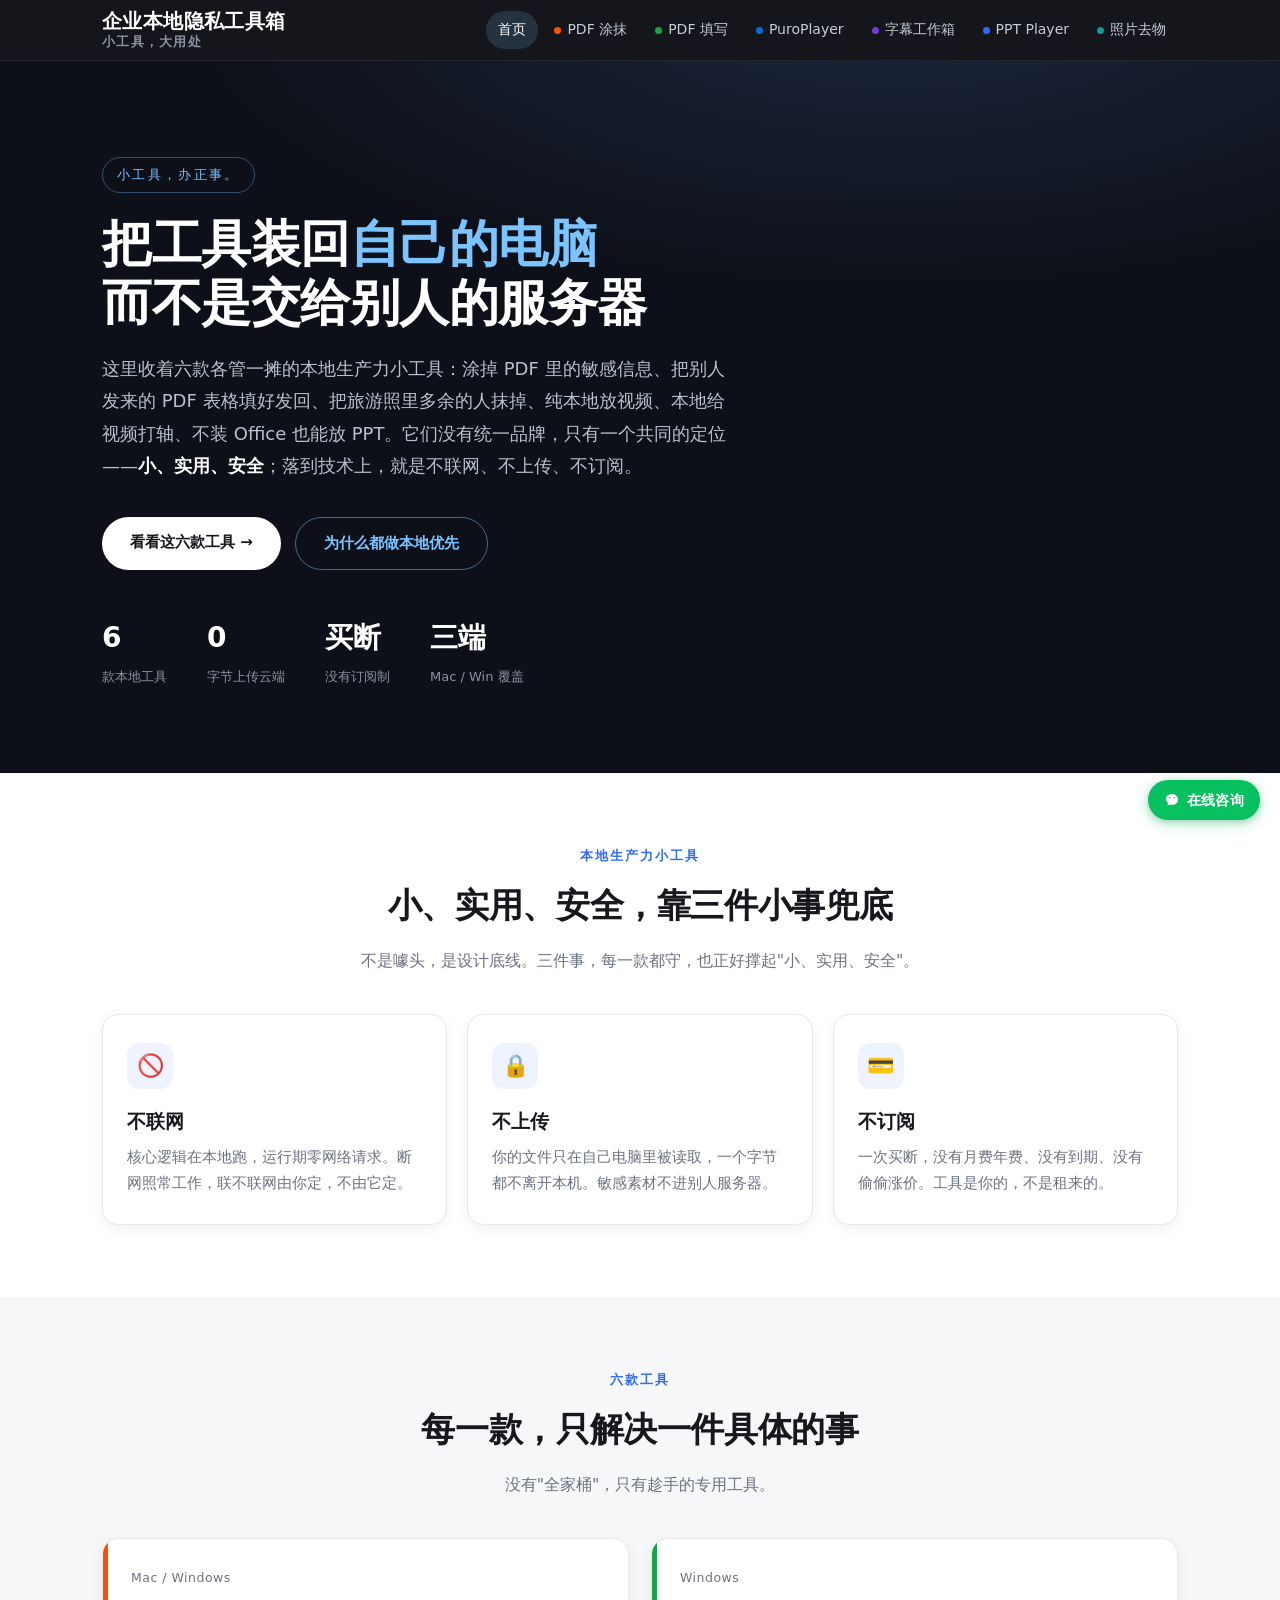
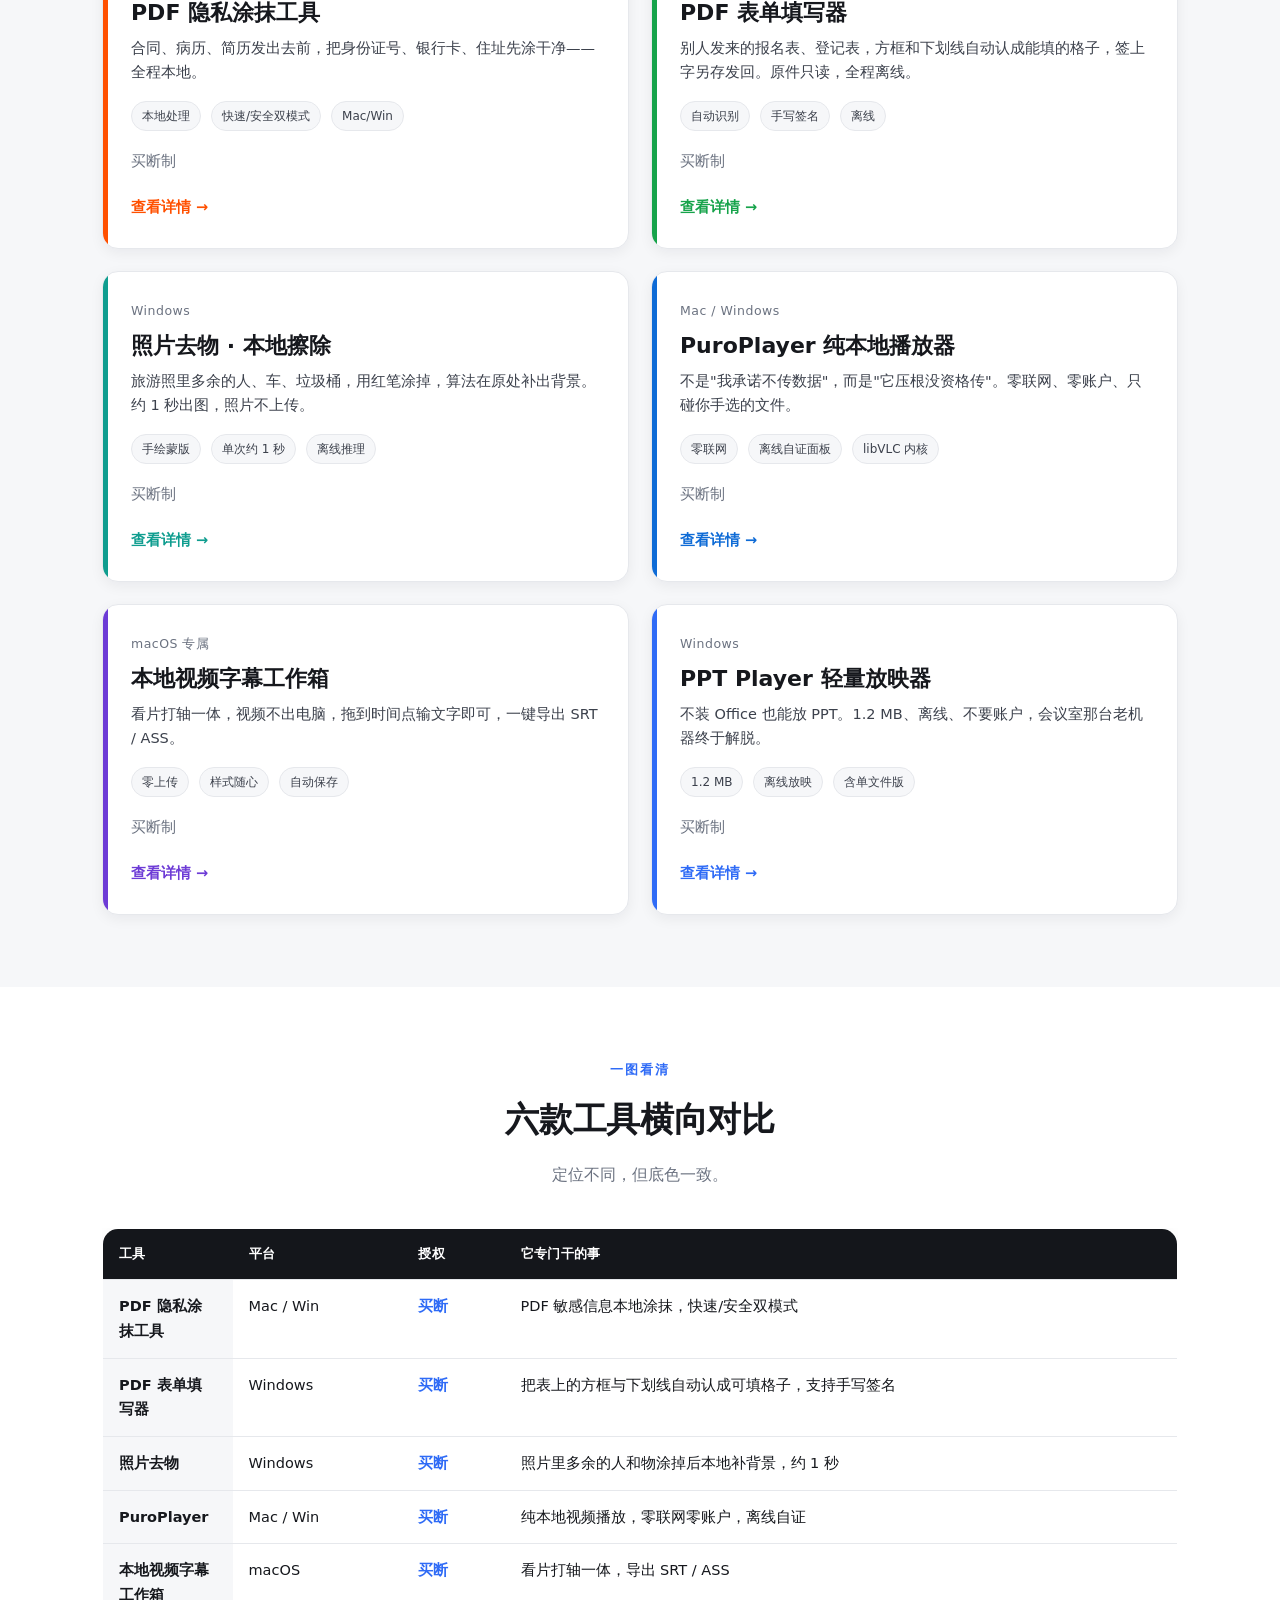
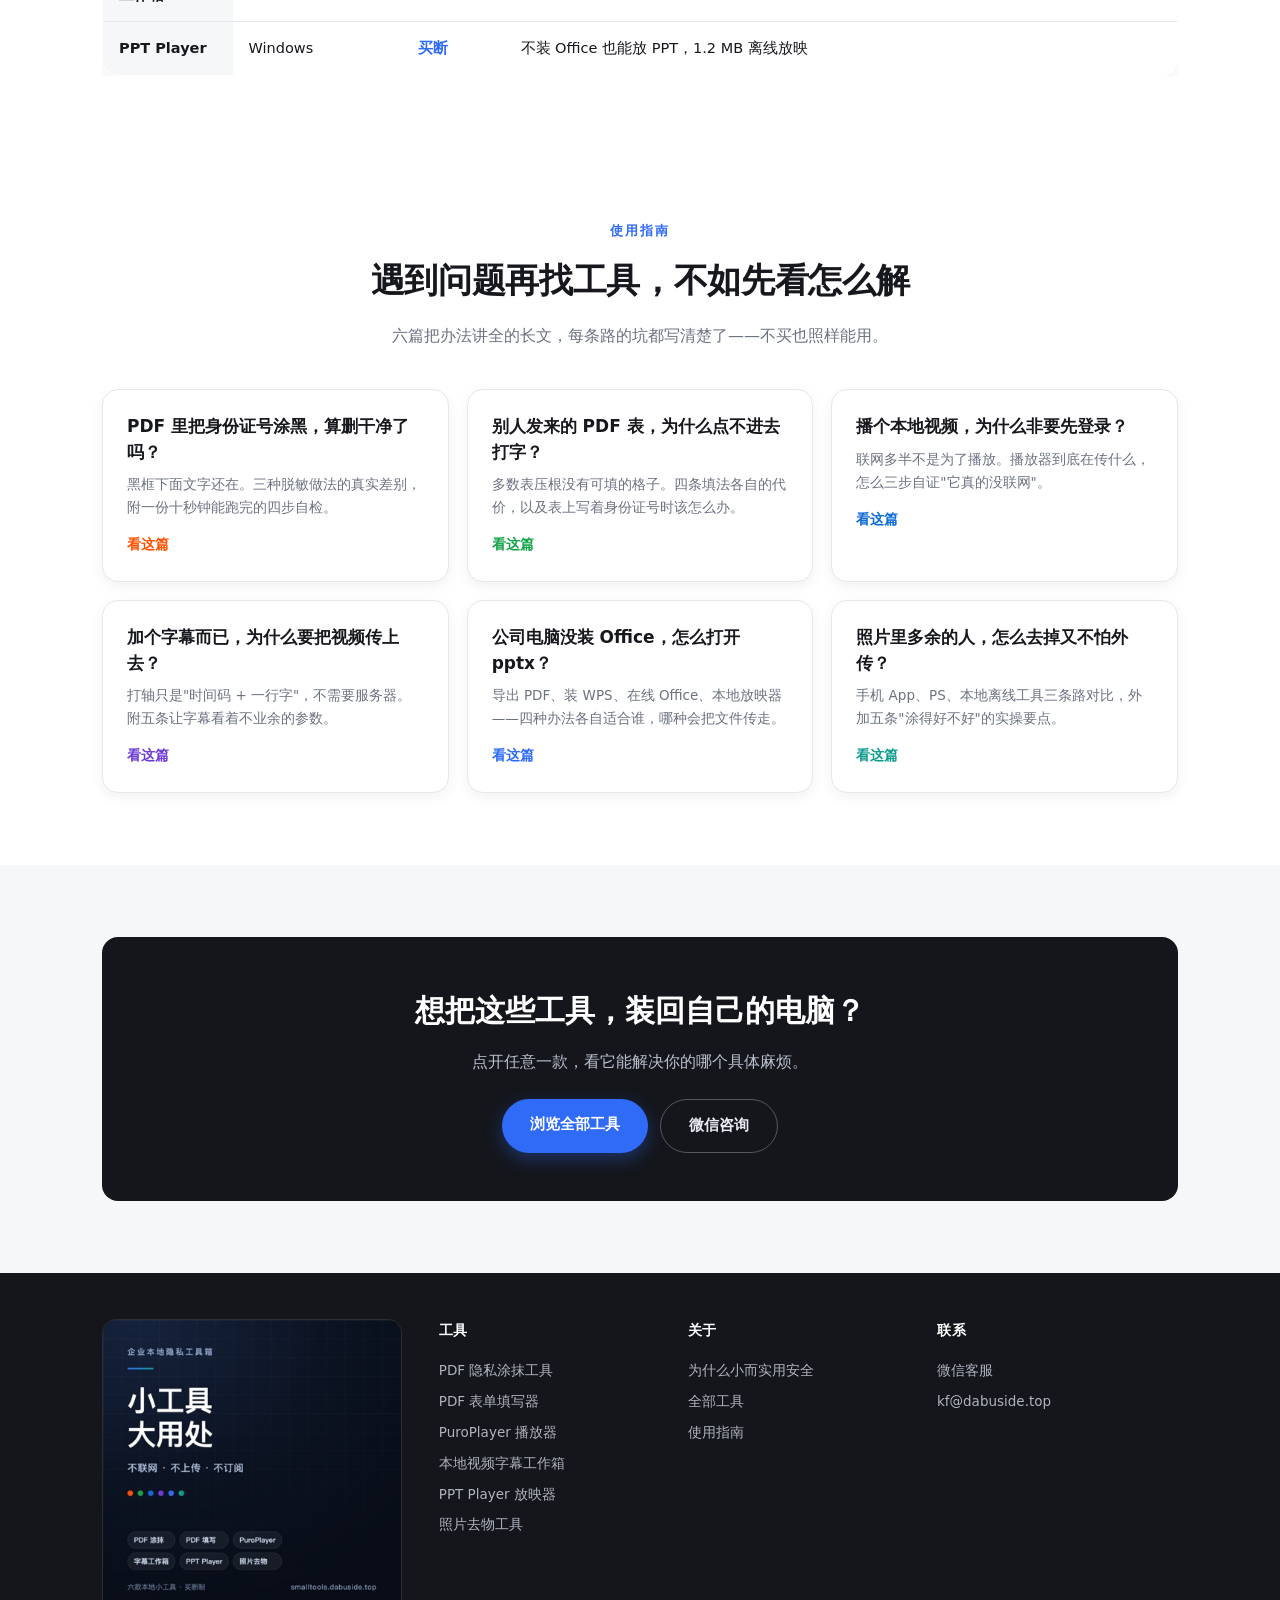
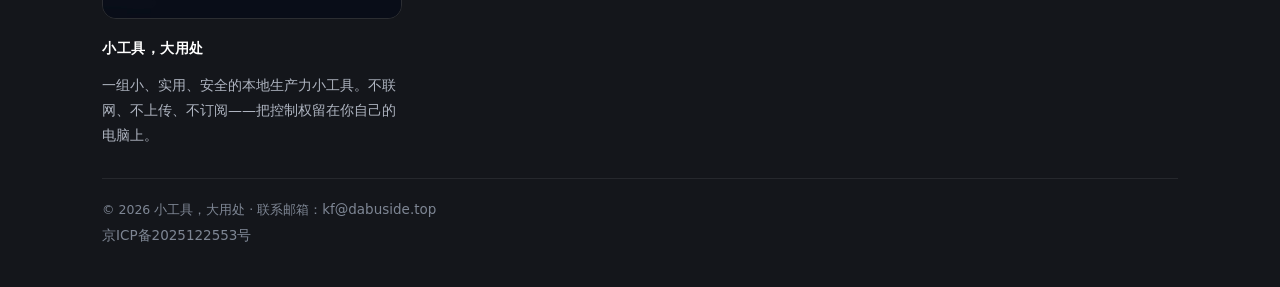
==== commit 4f0a2eb1: "照片去物文案：模型统一改为算法，与页面既有表述一致" ====
--- a/index.html
+++ b/index.html
@@ -120,7 +120,7 @@
       <a class="pcard" href="products/koutu.html" style="--pc-accent:#0f9d8f">
         <div class="ptag">Windows</div>
         <h3>照片去物 · 本地擦除</h3>
-        <div class="one">旅游照里多余的人、车、垃圾桶，用红笔涂掉，模型在原处补出背景。约 1 秒出图，照片不上传。</div>
+        <div class="one">旅游照里多余的人、车、垃圾桶，用红笔涂掉，算法在原处补出背景。约 1 秒出图，照片不上传。</div>
         <div class="meta">
           <span class="chip">手绘蒙版</span><span class="chip">单次约 1 秒</span><span class="chip">离线推理</span>
         </div>
@@ -253,7 +253,7 @@
   <div class="container">
     <div class="cols">
       <div>
-        <img class="footer-mark" src="assets/img/share-cover.jpg" alt="小工具，大用处 · 六款本地小工具" width="400" height="400" loading="lazy">
+        <img class="footer-mark" src="assets/img/share-cover.jpg" alt="小工具，大用处 · 六款本地小工具" width="400" height="400" decoding="async">
         <h4>小工具，大用处</h4>
         <p class="lead">一组小、实用、安全的本地生产力小工具。不联网、不上传、不订阅——把控制权留在你自己的电脑上。</p>
       </div>
